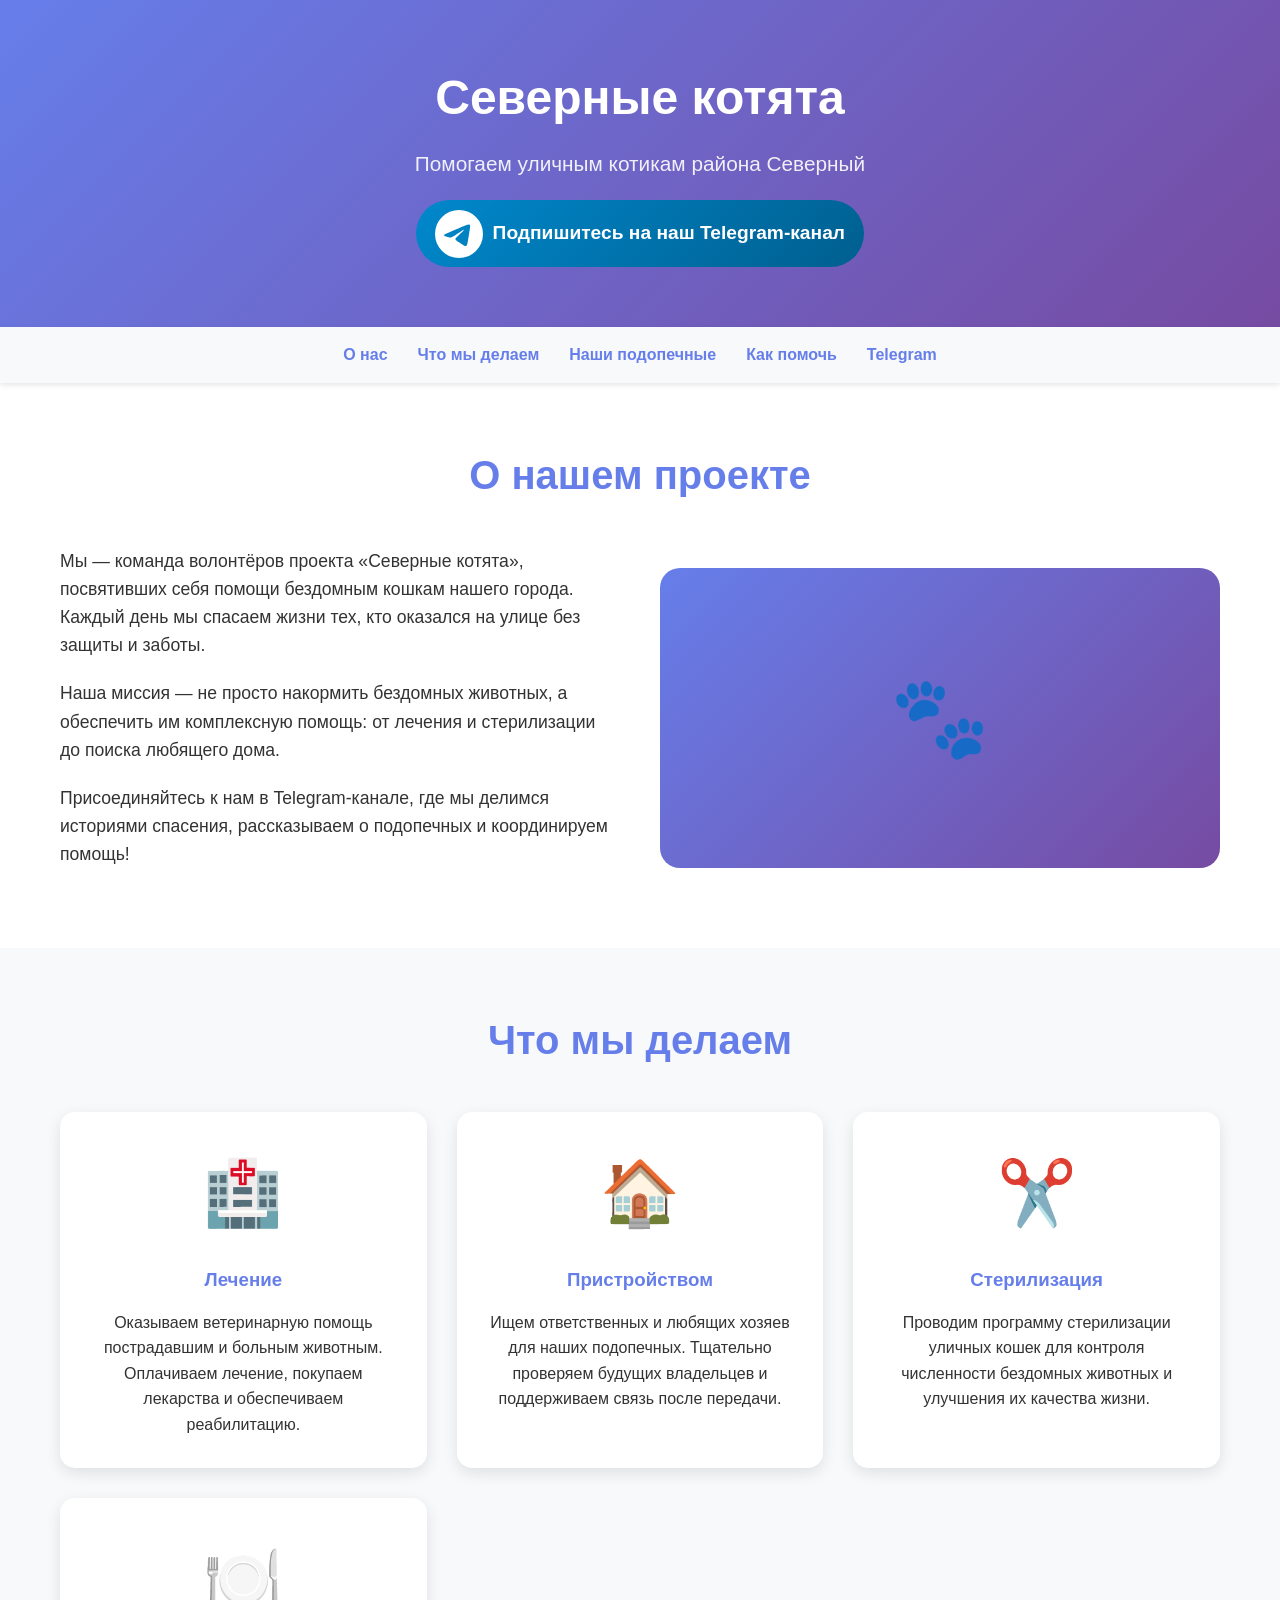
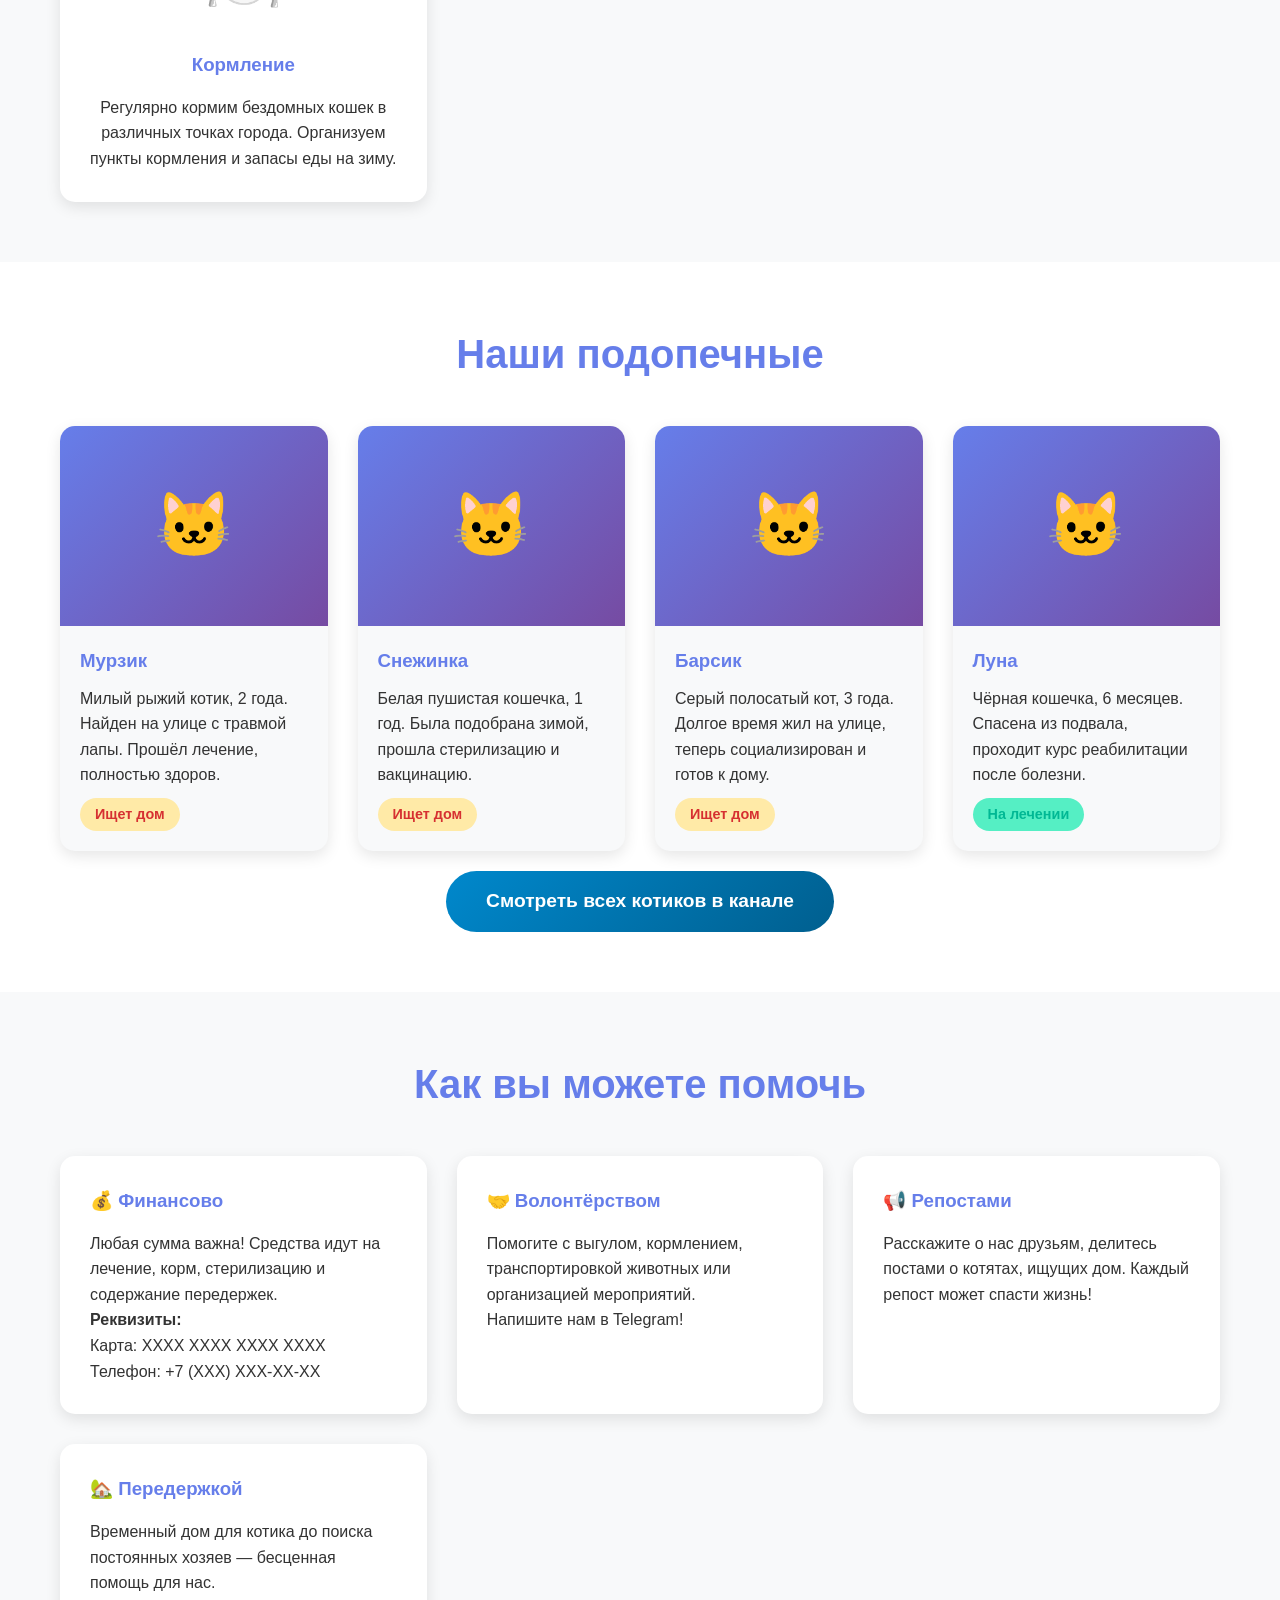
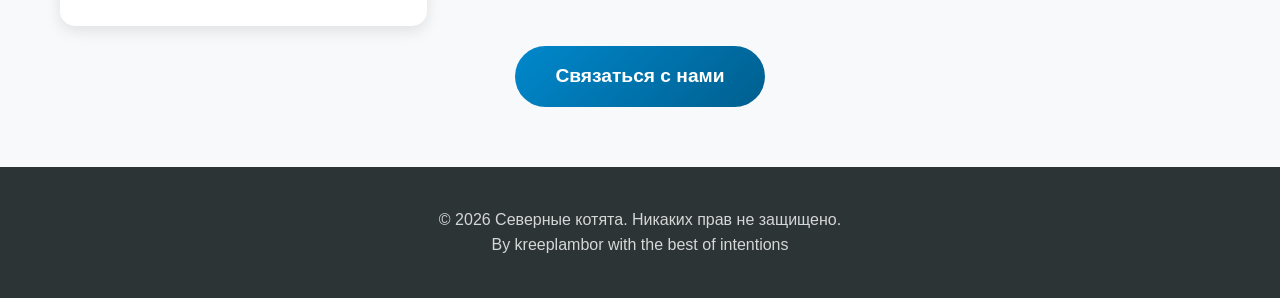
==== index.html @ 3f7c8122 "ну теперь точно" ====
<!DOCTYPE html>
<html lang="ru">
<head>
    <meta charset="UTF-8">
    <meta name="viewport" content="width=device-width, initial-scale=1.0">
    <title>Северные котята - Помощь уличным котикам района Северный</title>
    <style>
        * {
            margin: 0;
            padding: 0;
            box-sizing: border-box;
        }

        body {
            font-family: 'Segoe UI', Tahoma, Geneva, Verdana, sans-serif;
            line-height: 1.6;
            color: #333;
        }

        .container {
            max-width: 1200px;
            margin: 0 auto;
            padding: 0 20px;
        }

        /* Заголовок */
        header {
            background: linear-gradient(135deg, #667eea 0%, #764ba2 100%);
            color: white;
            padding: 60px 0;
            text-align: center;
        }

        header h1 {
            font-size: 3em;
            margin-bottom: 10px;
        }

        header p {
            font-size: 1.3em;
            opacity: 0.9;
        }

        /* Навигация */
        nav {
            background: #f8f9fa;
            padding: 15px 0;
            position: sticky;
            top: 0;
            z-index: 100;
            box-shadow: 0 2px 5px rgba(0,0,0,0.1);
        }

        nav ul {
            list-style: none;
            display: flex;
            justify-content: center;
            gap: 30px;
        }

        nav a {
            text-decoration: none;
            color: #667eea;
            font-weight: 600;
            transition: color 0.3s;
        }

        nav a:hover {
            color: #764ba2;
        }

        /* Секции */
        section {
            padding: 60px 0;
        }

        section h2 {
            text-align: center;
            font-size: 2.5em;
            color: #667eea;
            margin-bottom: 40px;
        }

        /* О нас */
        #about {
            background: white;
        }

        .about-content {
            display: grid;
            grid-template-columns: 1fr 1fr;
            gap: 40px;
            align-items: center;
        }

        .about-text p {
            margin-bottom: 20px;
            font-size: 1.1em;
        }

        .about-image {
            background: linear-gradient(135deg, #667eea 0%, #764ba2 100%);
            height: 300px;
            border-radius: 20px;
            display: flex;
            align-items: center;
            justify-content: center;
            color: white;
            font-size: 5em;
        }

        /* Деятельность */
        #activities {
            background: #f8f9fa;
        }

        .activities-grid {
            display: grid;
            grid-template-columns: repeat(auto-fit, minmax(300px, 1fr));
            gap: 30px;
        }

        .activity-card {
            background: white;
            padding: 30px;
            border-radius: 15px;
            text-align: center;
            box-shadow: 0 5px 15px rgba(0,0,0,0.1);
            transition: transform 0.3s;
        }

        .activity-card:hover {
            transform: translateY(-10px);
        }

        .activity-icon {
            font-size: 4em;
            margin-bottom: 20px;
        }

        .activity-card h3 {
            color: #667eea;
            margin-bottom: 15px;
        }

        /* Коты */
        #cats {
            background: white;
        }

        .cats-grid {
            display: grid;
            grid-template-columns: repeat(auto-fit, minmax(250px, 1fr));
            gap: 30px;
        }

        .cat-card {
            background: #f8f9fa;
            border-radius: 15px;
            overflow: hidden;
            box-shadow: 0 5px 15px rgba(0,0,0,0.1);
        }

        .cat-image {
            height: 200px;
            background: linear-gradient(135deg, #667eea 0%, #764ba2 100%);
            display: flex;
            align-items: center;
            justify-content: center;
            color: white;
            font-size: 4em;
        }

        .cat-info {
            padding: 20px;
        }

        .cat-info h3 {
            color: #667eea;
            margin-bottom: 10px;
        }

        .cat-status {
            display: inline-block;
            padding: 5px 15px;
            border-radius: 20px;
            font-size: 0.9em;
            font-weight: 600;
            margin-top: 10px;
        }

        .status-seeking {
            background: #ffeaa7;
            color: #d63031;
        }

        .status-treated {
            background: #55efc4;
            color: #00b894;
        }

        /* Помощь */
        #help {
            background: #f8f9fa;
        }

        .help-options {
            display: grid;
            grid-template-columns: repeat(auto-fit, minmax(300px, 1fr));
            gap: 30px;
        }

        .help-option {
            background: white;
            padding: 30px;
            border-radius: 15px;
            box-shadow: 0 5px 15px rgba(0,0,0,0.1);
        }

        .help-option h3 {
            color: #667eea;
            margin-bottom: 15px;
            display: flex;
            align-items: center;
            gap: 10px;
        }

        /* Кнопка Telegram */
        .telegram_button {
            display: inline-block;
            background: linear-gradient(135deg, #0088cc 0%, #005f8f 100%);
            color: white;
            padding: 15px 40px;
            border-radius: 50px;
            text-decoration: none;
            font-weight: 600;
            font-size: 1.2em;
            transition: transform 0.3s, box-shadow 0.3s;
            margin-top: 20px;
        }

        .telegram_button:hover {
            transform: translateY(-3px);
            box-shadow: 0 10px 20px rgba(0,136,204,0.3);
        }

        .cta-center {
            text-align: center;
        }

        /* Колонтитул */
        footer {
            background: #2d3436;
            color: white;
            padding: 40px 0;
            text-align: center;
        }

        footer p {
            opacity: 0.8;
        }

        /* Responsive - нужна для мобильных устройств */
        @media (max-width: 768px) {
            header h1 {
                font-size: 2em;
            }

            .about-content {
                grid-template-columns: 1fr;
            }

            nav ul {
                flex-wrap: wrap;
                gap: 15px;
            }
        }
    </style>
</head>
<body>
    <!-- Заголовок -->
    <header>
        <div class="container">
            <h1>Северные котята</h1>
            <p>Помогаем уличным котикам района Северный</p>
            <a href="https://t.me/north_kittens"
                class="telegram_button"
                style="display: inline-flex; align-items: center; gap: 0.5em; padding: 0.5em 1em; line-height: 1.5em;"
                >
                <svg xmlns="http://www.w3.org/2000/svg"
                    width="2.5em" height="2.5em"  
                    fill="currentColor" 
                    class="bi bi-telegram" 
                    viewBox="0 0 16 16"
                    style="flex-shrink: 0; vertical-align: middle;"
                    >
                    <path 
                        d="M16 8A8 8 0 1 1 0 8a8 8 0 0 1 16 0zM8.287 5.906c-.778.324-2.334.994-4.666 2.01-.378.15-.577.298-.595.442-.03.243.275.339.69.47l.175.055c.408.133.958.288 1.243.294.26.006.549-.1.868-.32 2.179-1.471 3.304-2.214 3.374-2.23.05-.012.12-.026.166.016.047.041.042.12.037.141-.03.129-1.227 1.241-1.846 1.817-.193.18-.33.307-.358.336a8.154 8.154 0 0 1-.188.186c-.38.366-.664.64.015 1.088.327.216.589.393.85.571.284.194.568.387.936.629.093.06.183.125.27.187.331.236.63.448.997.414.214-.02.435-.22.547-.82.265-1.417.786-4.486.906-5.751a1.426 1.426 0 0 0-.013-.315.337.337 0 0 0-.114-.217.526.526 0 0 0-.31-.093c-.3.005-.763.166-2.984 1.09z"
                        />
                </svg>
                Подпишитесь на наш Telegram-канал
            </a>
        </div>
    </header>

    <!-- Навигация -->
    <nav>
        <div class="container">
            <ul>
                <li><a href="#about">О нас</a></li>
                <li><a href="#activities">Что мы делаем</a></li>
                <li><a href="#cats">Наши подопечные</a></li>
                <li><a href="#help">Как помочь</a></li>
                <li><a href="https://t.me/north_kittens">Telegram</a></li>
            </ul>
        </div>
    </nav>

    <!-- Секция "О нас" -->
    <section id="about">
        <div class="container">
            <h2>О нашем проекте</h2>
            <div class="about-content">
                <div class="about-text">
                    <p>Мы — команда волонтёров проекта «Северные котята», посвятивших себя помощи бездомным кошкам нашего города. Каждый день мы спасаем жизни тех, кто оказался на улице без защиты и заботы.</p>
                    <p>Наша миссия — не просто накормить бездомных животных, а обеспечить им комплексную помощь: от лечения и стерилизации до поиска любящего дома.</p>
                    <p>Присоединяйтесь к нам в Telegram-канале, где мы делимся историями спасения, рассказываем о подопечных и координируем помощь!</p>
                </div>
                <div class="about-image">
                    🐾
                </div>
            </div>
        </div>
    </section>

    <!-- Секция "Что мы делаем" -->
    <section id="activities">
        <div class="container">
            <h2>Что мы делаем</h2>
            <div class="activities-grid">
                <div class="activity-card">
                    <div class="activity-icon">🏥</div>
                    <h3>Лечение</h3>
                    <p>Оказываем ветеринарную помощь пострадавшим и больным животным. Оплачиваем лечение, покупаем лекарства и обеспечиваем реабилитацию.</p>
                </div>
                <div class="activity-card">
                    <div class="activity-icon">🏠</div>
                    <h3>Пристройством</h3>
                    <p>Ищем ответственных и любящих хозяев для наших подопечных. Тщательно проверяем будущих владельцев и поддерживаем связь после передачи.</p>
                </div>
                <div class="activity-card">
                    <div class="activity-icon">✂️</div>
                    <h3>Стерилизация</h3>
                    <p>Проводим программу стерилизации уличных кошек для контроля численности бездомных животных и улучшения их качества жизни.</p>
                </div>
                <div class="activity-card">
                    <div class="activity-icon">🍽️</div>
                    <h3>Кормление</h3>
                    <p>Регулярно кормим бездомных кошек в различных точках города. Организуем пункты кормления и запасы еды на зиму.</p>
                </div>
            </div>
        </div>
    </section>

    <!-- Секция "Наши подопечные" -->
    <section id="cats">
        <div class="container">
            <h2>Наши подопечные</h2>
            <div class="cats-grid">
                <div class="cat-card">
                    <div class="cat-image">🐱</div>
                    <div class="cat-info">
                        <h3>Мурзик</h3>
                        <p>Милый рыжий котик, 2 года. Найден на улице с травмой лапы. Прошёл лечение, полностью здоров.</p>
                        <span class="cat-status status-seeking">Ищет дом</span>
                    </div>
                </div>
                <div class="cat-card">
                    <div class="cat-image">🐱</div>
                    <div class="cat-info">
                        <h3>Снежинка</h3>
                        <p>Белая пушистая кошечка, 1 год. Была подобрана зимой, прошла стерилизацию и вакцинацию.</p>
                        <span class="cat-status status-seeking">Ищет дом</span>
                    </div>
                </div>
                <div class="cat-card">
                    <div class="cat-image">🐱</div>
                    <div class="cat-info">
                        <h3>Барсик</h3>
                        <p>Серый полосатый кот, 3 года. Долгое время жил на улице, теперь социализирован и готов к дому.</p>
                        <span class="cat-status status-seeking">Ищет дом</span>
                    </div>
                </div>
                <div class="cat-card">
                    <div class="cat-image">🐱</div>
                    <div class="cat-info">
                        <h3>Луна</h3>
                        <p>Чёрная кошечка, 6 месяцев. Спасена из подвала, проходит курс реабилитации после болезни.</p>
                        <span class="cat-status status-treated">На лечении</span>
                    </div>
                </div>
            </div>
            <div class="cta-center">
                <a href="https://t.me/north_kittens" class="telegram_button">Смотреть всех котиков в канале</a>
            </div>
        </div>
    </section>

    <!-- Секция помощи -->
    <section id="help">
        <div class="container">
            <h2>Как вы можете помочь</h2>
            <div class="help-options">
                <div class="help-option">
                    <h3>💰 Финансово</h3>
                    <p>Любая сумма важна! Средства идут на лечение, корм, стерилизацию и содержание передержек.</p>
                    <p><strong>Реквизиты:</strong><br>Карта: XXXX XXXX XXXX XXXX<br>Телефон: +7 (XXX) XXX-XX-XX</p>
                </div>
                <div class="help-option">
                    <h3>🤝 Волонтёрством</h3>
                    <p>Помогите с выгулом, кормлением, транспортировкой животных или организацией мероприятий.</p>
                    <p>Напишите нам в Telegram!</p>
                </div>
                <div class="help-option">
                    <h3>📢 Репостами</h3>
                    <p>Расскажите о нас друзьям, делитесь постами о котятах, ищущих дом. Каждый репост может спасти жизнь!</p>
                </div>
                <div class="help-option">
                    <h3>🏡 Передержкой</h3>
                    <p>Временный дом для котика до поиска постоянных хозяев — бесценная помощь для нас.</p>
                </div>
            </div>
            <div class="cta-center">
                <a href="https://t.me/north_kittens" class="telegram_button">Связаться с нами</a>
            </div>
        </div>
    </section>

    <!-- Колонтитул -->
    <footer>
        <div class="container">
            <p>© 2026 Северные котята. Никаких прав не защищено.</p>
            <p>By kreeplambor with the best of intentions</p>
        </div>
    </footer>
</body>
</html>
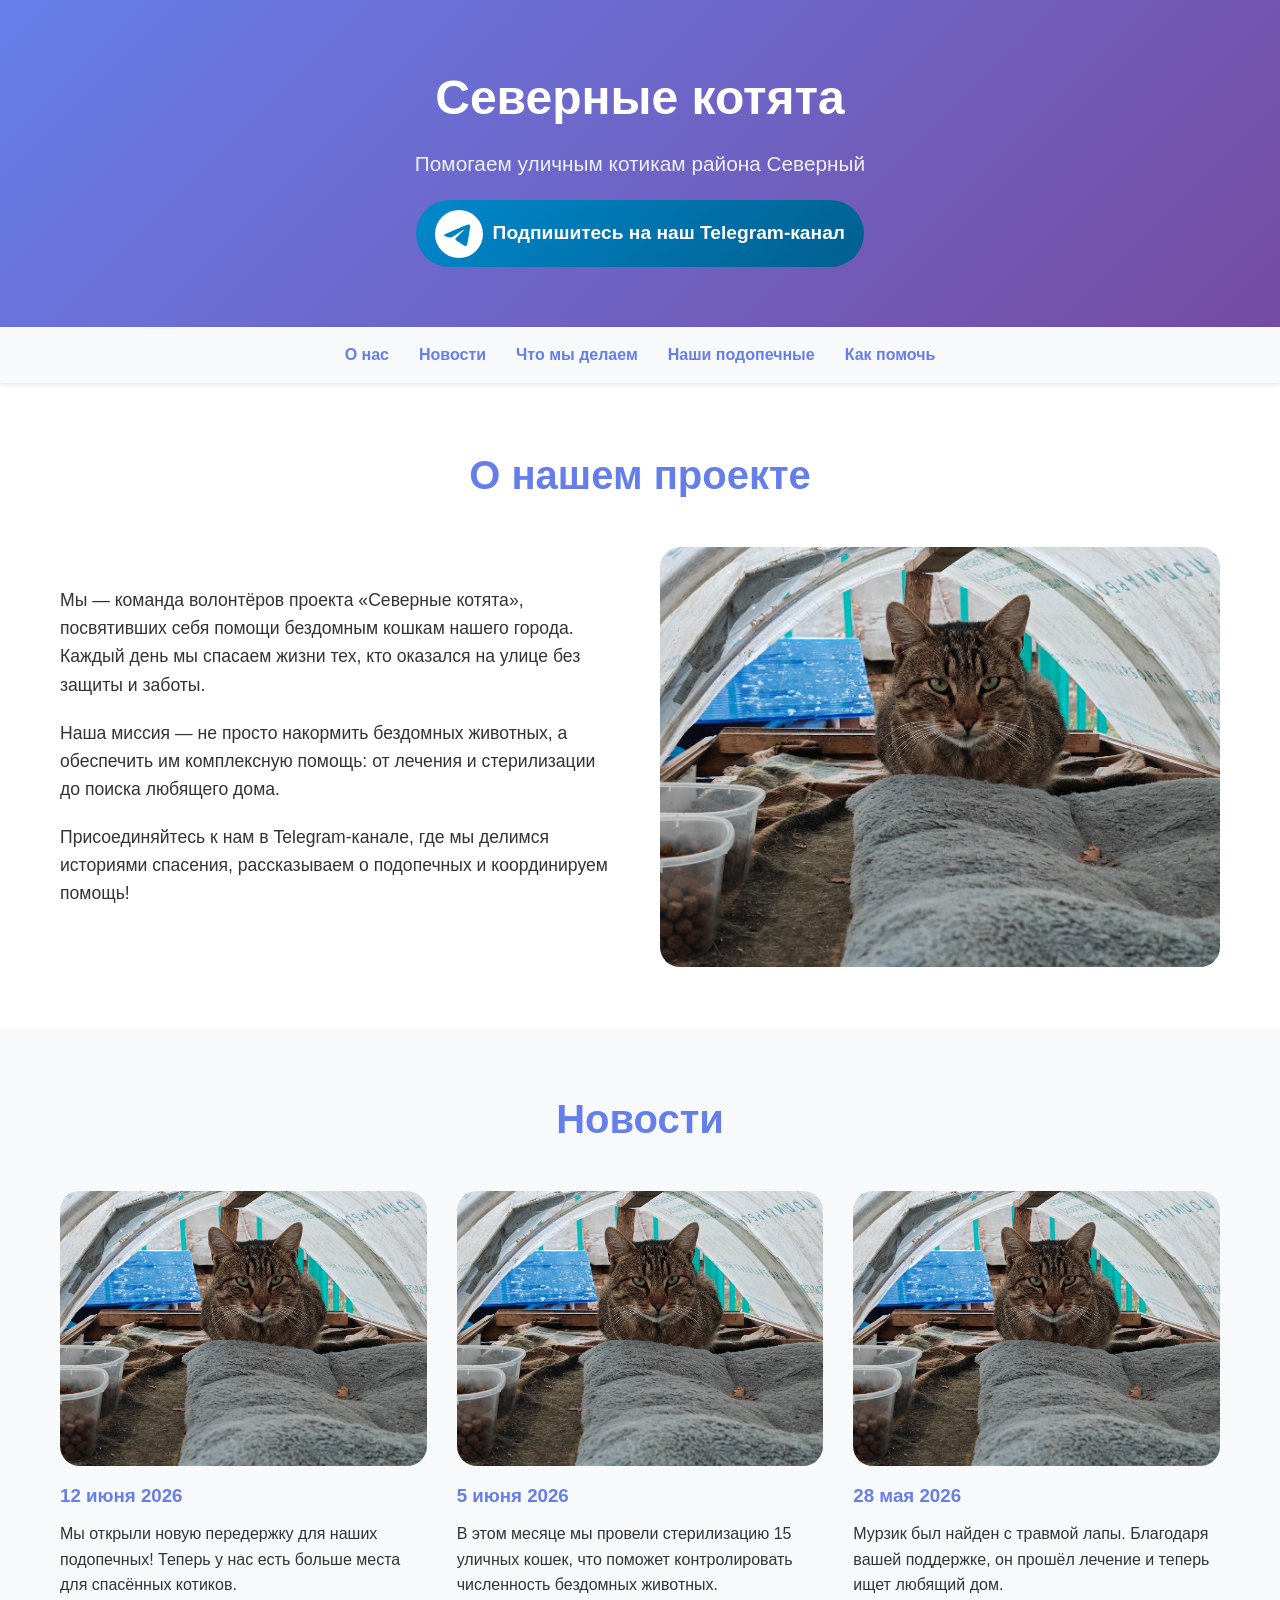
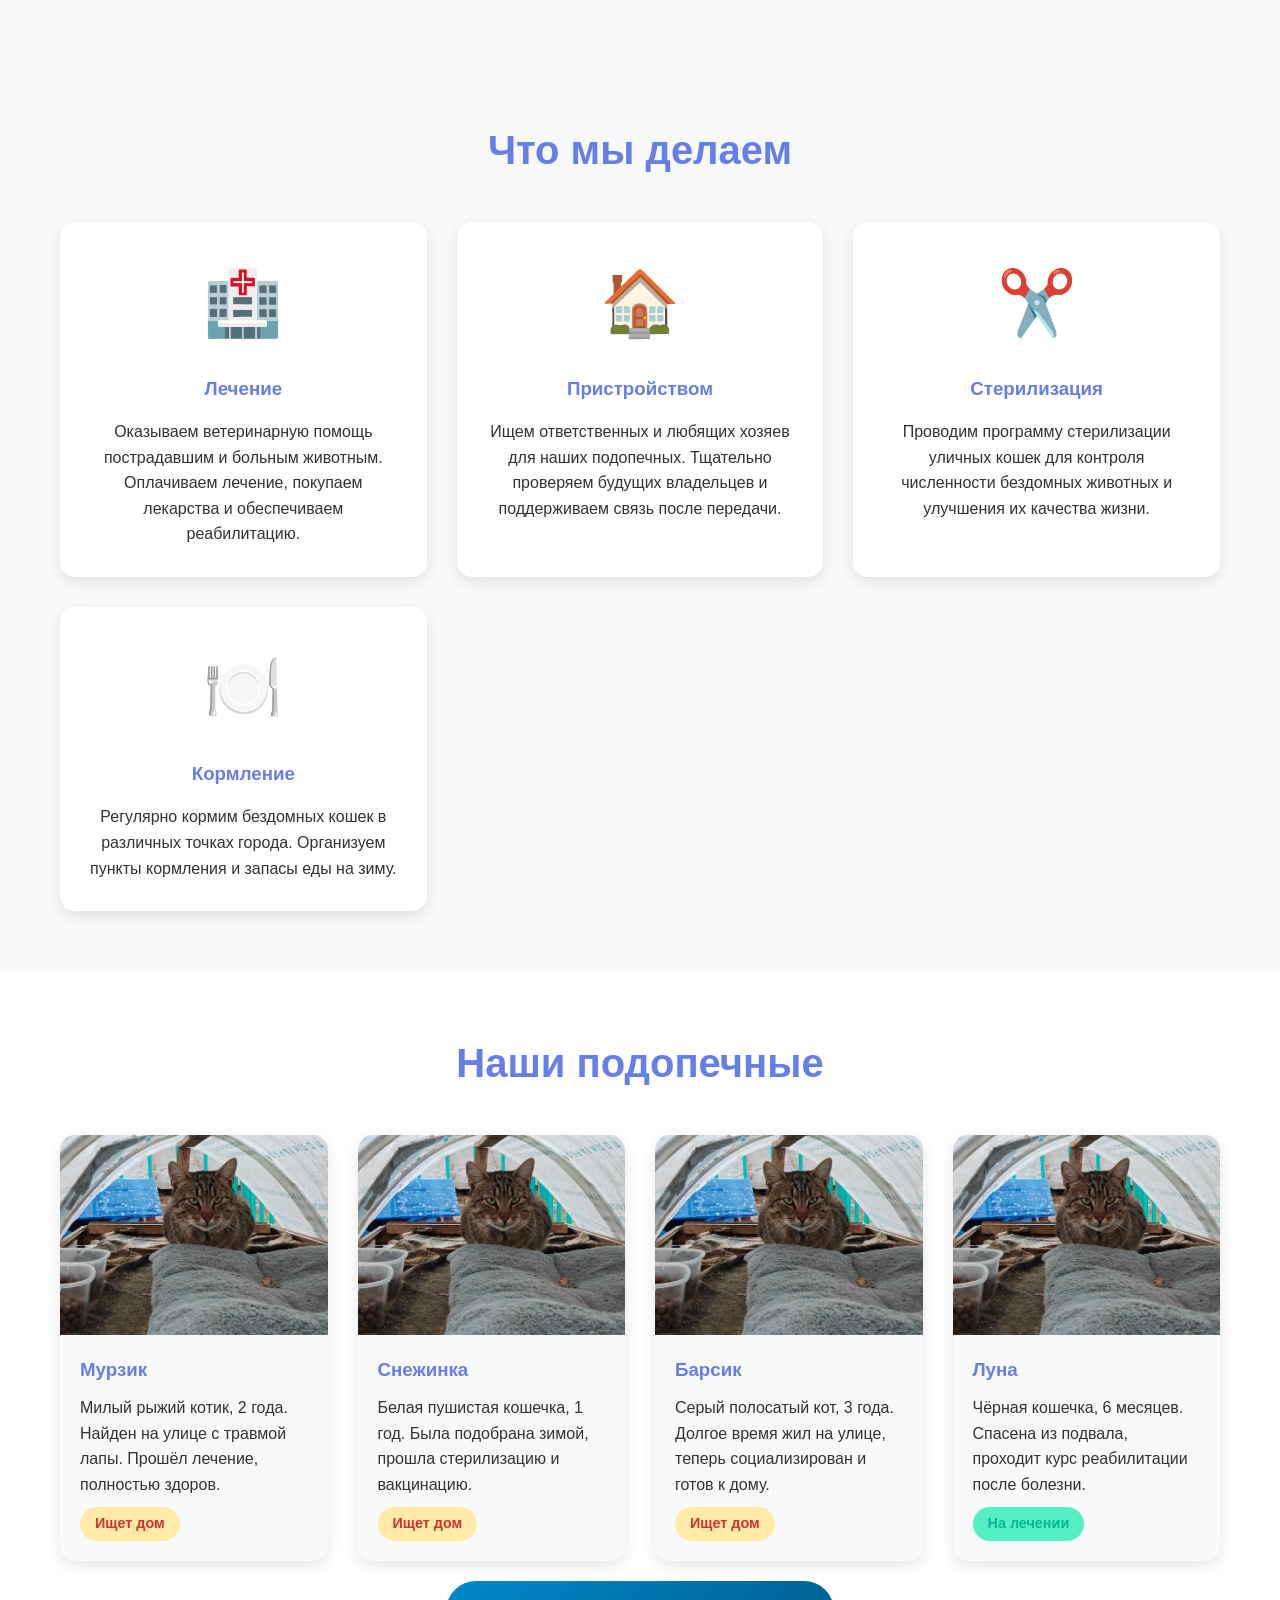
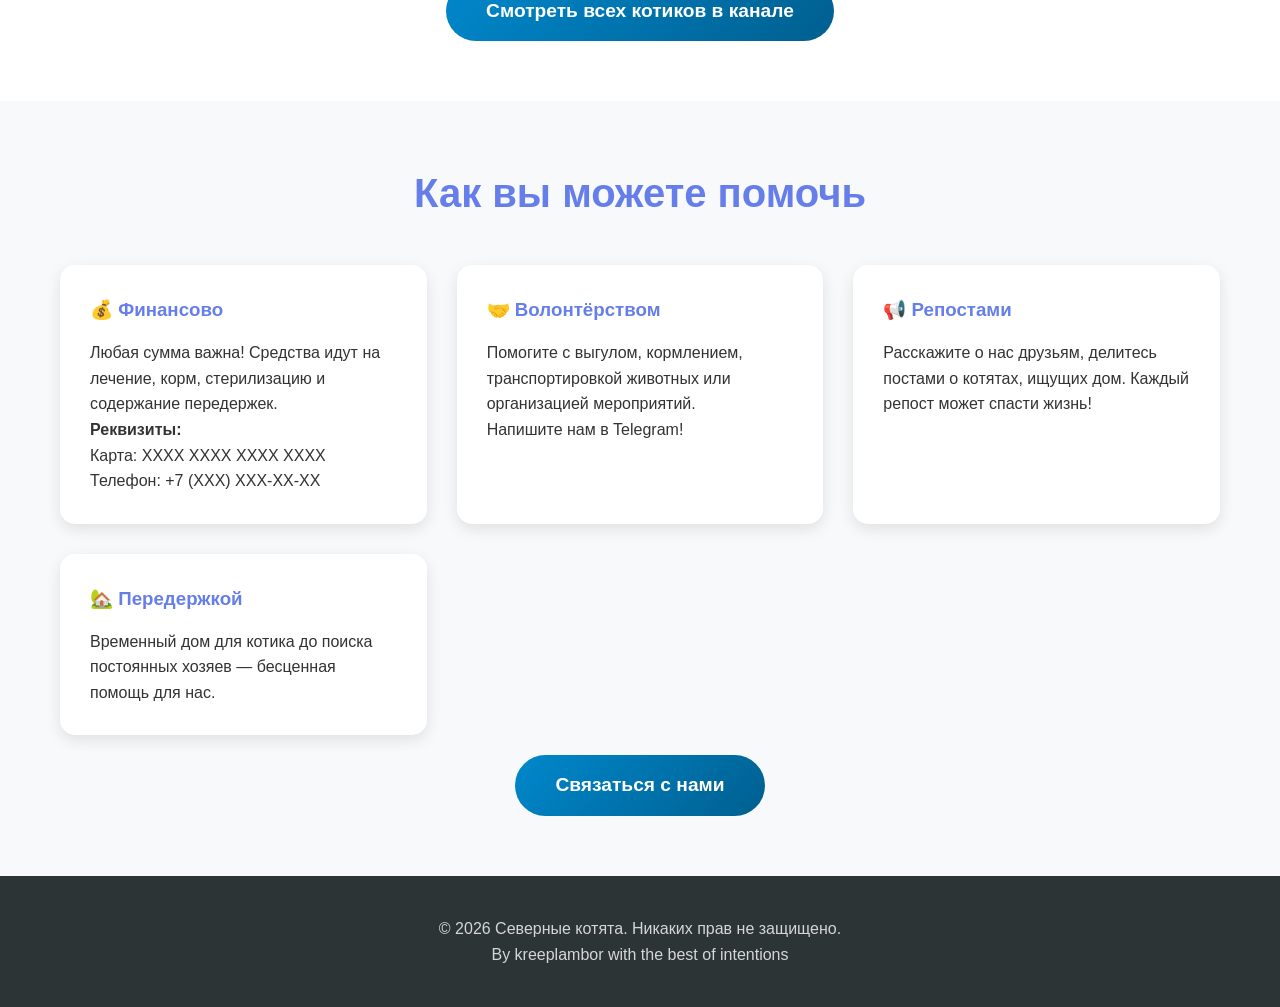
==== commit 372c7a90: "Раздел "Новости" и картинки Добавлен раздел "Новости", который будет содержать 3 последних записи из" ====
--- a/index.html
+++ b/index.html
@@ -4,278 +4,8 @@
     <meta charset="UTF-8">
     <meta name="viewport" content="width=device-width, initial-scale=1.0">
     <title>Северные котята - Помощь уличным котикам района Северный</title>
-    <style>
-        * {
-            margin: 0;
-            padding: 0;
-            box-sizing: border-box;
-        }
-
-        body {
-            font-family: 'Segoe UI', Tahoma, Geneva, Verdana, sans-serif;
-            line-height: 1.6;
-            color: #333;
-        }
-
-        .container {
-            max-width: 1200px;
-            margin: 0 auto;
-            padding: 0 20px;
-        }
-
-        /* Заголовок */
-        header {
-            background: linear-gradient(135deg, #667eea 0%, #764ba2 100%);
-            color: white;
-            padding: 60px 0;
-            text-align: center;
-        }
-
-        header h1 {
-            font-size: 3em;
-            margin-bottom: 10px;
-        }
-
-        header p {
-            font-size: 1.3em;
-            opacity: 0.9;
-        }
-
-        /* Навигация */
-        nav {
-            background: #f8f9fa;
-            padding: 15px 0;
-            position: sticky;
-            top: 0;
-            z-index: 100;
-            box-shadow: 0 2px 5px rgba(0,0,0,0.1);
-        }
-
-        nav ul {
-            list-style: none;
-            display: flex;
-            justify-content: center;
-            gap: 30px;
-        }
-
-        nav a {
-            text-decoration: none;
-            color: #667eea;
-            font-weight: 600;
-            transition: color 0.3s;
-        }
-
-        nav a:hover {
-            color: #764ba2;
-        }
-
-        /* Секции */
-        section {
-            padding: 60px 0;
-        }
-
-        section h2 {
-            text-align: center;
-            font-size: 2.5em;
-            color: #667eea;
-            margin-bottom: 40px;
-        }
-
-        /* О нас */
-        #about {
-            background: white;
-        }
-
-        .about-content {
-            display: grid;
-            grid-template-columns: 1fr 1fr;
-            gap: 40px;
-            align-items: center;
-        }
-
-        .about-text p {
-            margin-bottom: 20px;
-            font-size: 1.1em;
-        }
-
-        .about-image {
-            background: linear-gradient(135deg, #667eea 0%, #764ba2 100%);
-            height: 300px;
-            border-radius: 20px;
-            display: flex;
-            align-items: center;
-            justify-content: center;
-            color: white;
-            font-size: 5em;
-        }
-
-        /* Деятельность */
-        #activities {
-            background: #f8f9fa;
-        }
-
-        .activities-grid {
-            display: grid;
-            grid-template-columns: repeat(auto-fit, minmax(300px, 1fr));
-            gap: 30px;
-        }
-
-        .activity-card {
-            background: white;
-            padding: 30px;
-            border-radius: 15px;
-            text-align: center;
-            box-shadow: 0 5px 15px rgba(0,0,0,0.1);
-            transition: transform 0.3s;
-        }
-
-        .activity-card:hover {
-            transform: translateY(-10px);
-        }
-
-        .activity-icon {
-            font-size: 4em;
-            margin-bottom: 20px;
-        }
-
-        .activity-card h3 {
-            color: #667eea;
-            margin-bottom: 15px;
-        }
-
-        /* Коты */
-        #cats {
-            background: white;
-        }
-
-        .cats-grid {
-            display: grid;
-            grid-template-columns: repeat(auto-fit, minmax(250px, 1fr));
-            gap: 30px;
-        }
-
-        .cat-card {
-            background: #f8f9fa;
-            border-radius: 15px;
-            overflow: hidden;
-            box-shadow: 0 5px 15px rgba(0,0,0,0.1);
-        }
-
-        .cat-image {
-            height: 200px;
-            background: linear-gradient(135deg, #667eea 0%, #764ba2 100%);
-            display: flex;
-            align-items: center;
-            justify-content: center;
-            color: white;
-            font-size: 4em;
-        }
-
-        .cat-info {
-            padding: 20px;
-        }
-
-        .cat-info h3 {
-            color: #667eea;
-            margin-bottom: 10px;
-        }
-
-        .cat-status {
-            display: inline-block;
-            padding: 5px 15px;
-            border-radius: 20px;
-            font-size: 0.9em;
-            font-weight: 600;
-            margin-top: 10px;
-        }
-
-        .status-seeking {
-            background: #ffeaa7;
-            color: #d63031;
-        }
-
-        .status-treated {
-            background: #55efc4;
-            color: #00b894;
-        }
-
-        /* Помощь */
-        #help {
-            background: #f8f9fa;
-        }
-
-        .help-options {
-            display: grid;
-            grid-template-columns: repeat(auto-fit, minmax(300px, 1fr));
-            gap: 30px;
-        }
-
-        .help-option {
-            background: white;
-            padding: 30px;
-            border-radius: 15px;
-            box-shadow: 0 5px 15px rgba(0,0,0,0.1);
-        }
-
-        .help-option h3 {
-            color: #667eea;
-            margin-bottom: 15px;
-            display: flex;
-            align-items: center;
-            gap: 10px;
-        }
-
-        /* Кнопка Telegram */
-        .telegram_button {
-            display: inline-block;
-            background: linear-gradient(135deg, #0088cc 0%, #005f8f 100%);
-            color: white;
-            padding: 15px 40px;
-            border-radius: 50px;
-            text-decoration: none;
-            font-weight: 600;
-            font-size: 1.2em;
-            transition: transform 0.3s, box-shadow 0.3s;
-            margin-top: 20px;
-        }
-
-        .telegram_button:hover {
-            transform: translateY(-3px);
-            box-shadow: 0 10px 20px rgba(0,136,204,0.3);
-        }
-
-        .cta-center {
-            text-align: center;
-        }
-
-        /* Колонтитул */
-        footer {
-            background: #2d3436;
-            color: white;
-            padding: 40px 0;
-            text-align: center;
-        }
-
-        footer p {
-            opacity: 0.8;
-        }
-
-        /* Responsive - нужна для мобильных устройств */
-        @media (max-width: 768px) {
-            header h1 {
-                font-size: 2em;
-            }
-
-            .about-content {
-                grid-template-columns: 1fr;
-            }
-
-            nav ul {
-                flex-wrap: wrap;
-                gap: 15px;
-            }
-        }
-    </style>
+    <link rel="stylesheet" href="styles.css">
+    <script src="image_carousel _script.js" defer></script>
 </head>
 <body>
     <!-- Заголовок -->
@@ -308,10 +38,10 @@
         <div class="container">
             <ul>
                 <li><a href="#about">О нас</a></li>
+                <li><a href="#news">Новости</a></li>
                 <li><a href="#activities">Что мы делаем</a></li>
                 <li><a href="#cats">Наши подопечные</a></li>
                 <li><a href="#help">Как помочь</a></li>
-                <li><a href="https://t.me/north_kittens">Telegram</a></li>
             </ul>
         </div>
     </nav>
@@ -327,12 +57,49 @@
                     <p>Присоединяйтесь к нам в Telegram-канале, где мы делимся историями спасения, рассказываем о подопечных и координируем помощь!</p>
                 </div>
                 <div class="about-image">
-                    🐾
-                </div>
-            </div>
-        </div>
-    </section>
-
+                    <img src="Test_image1.jpg" alt="Test image">
+                </div>
+            </div>
+        </div>
+    </section>
+
+    <!-- Секция "Новости" -->
+    <section id="news">
+        <div class="container">
+            <h2>Новости</h2>
+            <div class="news-grid">
+                <div class="news-item">
+                    <div class="news-image-carousel">
+                        <img class="is-active" src="Test_image1.jpg" alt="Фотография из новости">
+                        <img src="Test_image2.jpg" alt="Ещё одна фотография из новости" aria-hidden="true">
+                        <img src="Test_image3.jpg" alt="Третья фотография из новости" aria-hidden="true">
+                        <button class="carousel-toggle carousel-toggle--previous" type="button" aria-label="Показать предыдущее фото">←</button>
+                        <button class="carousel-toggle carousel-toggle--next" type="button" aria-label="Показать следующее фото">→</button>
+                    </div>
+                    <h3>12 июня 2026</h3>
+                    <p>Мы открыли новую передержку для наших подопечных! Теперь у нас есть больше места для спасённых котиков.</p>
+                </div>
+                <div class="news-item">
+                    <div class="news-image-carousel">
+                        <img class="is-active" src="Test_image1.jpg" alt="Фотография из новости">
+                        <img src="Test_image2.jpg" alt="Ещё одна фотография из новости" aria-hidden="true">
+                        <img src="Test_image3.jpg" alt="Третья фотография из новости" aria-hidden="true">
+                        <button class="carousel-toggle carousel-toggle--previous" type="button" aria-label="Показать предыдущее фото">←</button>
+                        <button class="carousel-toggle carousel-toggle--next" type="button" aria-label="Показать следующее фото">→</button>
+                    </div>
+                    <h3>5 июня 2026</h3>
+                    <p>В этом месяце мы провели стерилизацию 15 уличных кошек, что поможет контролировать численность бездомных животных.</p>
+                </div>
+                <div class="news-item">
+                    <div class="news-image-carousel">
+                        <img class="is-active" src="Test_image1.jpg" alt="Фотография из новости">
+                    </div>
+                    <h3>28 мая 2026</h3>
+                    <p>Мурзик был найден с травмой лапы. Благодаря вашей поддержке, он прошёл лечение и теперь ищет любящий дом.</p>
+                </div>
+            </div>
+        </div>
+    </section>
     <!-- Секция "Что мы делаем" -->
     <section id="activities">
         <div class="container">
@@ -368,7 +135,7 @@
             <h2>Наши подопечные</h2>
             <div class="cats-grid">
                 <div class="cat-card">
-                    <div class="cat-image">🐱</div>
+                    <div class="cat-image"><img src="Test_image1.jpg" alt="Мурзик"></div>
                     <div class="cat-info">
                         <h3>Мурзик</h3>
                         <p>Милый рыжий котик, 2 года. Найден на улице с травмой лапы. Прошёл лечение, полностью здоров.</p>
@@ -376,7 +143,7 @@
                     </div>
                 </div>
                 <div class="cat-card">
-                    <div class="cat-image">🐱</div>
+                    <div class="cat-image"><img src="Test_image1.jpg" alt="Снежинка"></div>
                     <div class="cat-info">
                         <h3>Снежинка</h3>
                         <p>Белая пушистая кошечка, 1 год. Была подобрана зимой, прошла стерилизацию и вакцинацию.</p>
@@ -384,7 +151,7 @@
                     </div>
                 </div>
                 <div class="cat-card">
-                    <div class="cat-image">🐱</div>
+                    <div class="cat-image"><img src="Test_image1.jpg" alt="Барсик"></div>
                     <div class="cat-info">
                         <h3>Барсик</h3>
                         <p>Серый полосатый кот, 3 года. Долгое время жил на улице, теперь социализирован и готов к дому.</p>
@@ -392,7 +159,7 @@
                     </div>
                 </div>
                 <div class="cat-card">
-                    <div class="cat-image">🐱</div>
+                    <div class="cat-image"><img src="Test_image1.jpg" alt="Луна"></div>
                     <div class="cat-info">
                         <h3>Луна</h3>
                         <p>Чёрная кошечка, 6 месяцев. Спасена из подвала, проходит курс реабилитации после болезни.</p>
--- a/styles.css
+++ b/styles.css
@@ -0,0 +1,341 @@
+* {
+    margin: 0;
+    padding: 0;
+    box-sizing: border-box;
+}
+
+body {
+    font-family: 'Segoe UI', Tahoma, Geneva, Verdana, sans-serif;
+    line-height: 1.6;
+    color: #333;
+}
+
+.container {
+    max-width: 1200px;
+    margin: 0 auto;
+    padding: 0 20px;
+}
+
+/* Заголовок */
+header {
+    background: linear-gradient(135deg, #667eea 0%, #764ba2 100%);
+    color: white;
+    padding: 60px 0;
+    text-align: center;
+}
+
+header h1 {
+    font-size: 3em;
+    margin-bottom: 10px;
+}
+
+header p {
+    font-size: 1.3em;
+    opacity: 0.9;
+}
+
+/* Навигация */
+nav {
+    background: #f8f9fa;
+    padding: 15px 0;
+    position: sticky;
+    top: 0;
+    z-index: 100;
+    box-shadow: 0 2px 5px rgba(0,0,0,0.1);
+}
+
+nav ul {
+    list-style: none;
+    display: flex;
+    justify-content: center;
+    gap: 30px;
+}
+
+nav a {
+    text-decoration: none;
+    color: #667eea;
+    font-weight: 600;
+    transition: color 0.3s;
+}
+
+nav a:hover {
+    color: #764ba2;
+}
+
+/* Секции */
+section {
+    padding: 60px 0;
+}
+
+section h2 {
+    text-align: center;
+    font-size: 2.5em;
+    color: #667eea;
+    margin-bottom: 40px;
+}
+
+/* О нас */
+#about {
+    background: white;
+}
+
+.about-content {
+    display: grid;
+    gap: 40px;
+    align-items: center;
+        grid-template-columns: minmax(0, 1fr) minmax(0, 1fr);
+}
+
+.about-text p {
+    margin-bottom: 20px;
+    font-size: 1.1em;
+}
+
+.about-image img {
+    display: block;
+    max-width: 100%;
+    max-height: 100%;
+    width: auto;
+    height: auto;
+    object-fit: contain;
+    border-radius: 20px;
+}
+
+/* Новости */
+#news {
+    background: #f8f9fa;
+}
+
+.news-grid {
+    display: grid;
+    grid-template-columns: repeat(auto-fit, minmax(300px, 1fr));
+    gap: 30px;
+}
+
+.news-item h3 {
+    color: #667eea;
+    margin-bottom: 10px;
+}
+
+.news-image-carousel {
+    position: relative;
+    width: 100%;
+    margin-bottom: 15px;
+    touch-action: pan-y;
+}
+
+.news-image-carousel img {
+    display: none;
+    width: 100%;
+    height: auto;
+    border-radius: 20px;
+}
+
+.news-image-carousel img.is-active {
+    display: block;
+}
+
+.carousel-toggle {
+    position: absolute;
+    top: 50%;
+    right: 12px;
+    display: grid;
+    width: 40px;
+    height: 40px;
+    place-items: center;
+    border: 0;
+    border-radius: 50%;
+    background: rgba(0, 0, 0, 0.6);
+    color: white;
+    font-size: 1.5rem;
+    cursor: pointer;
+    opacity: 0;
+    pointer-events: none;
+    transform: translateY(-50%);
+    transition: opacity 0.2s;
+}
+
+.carousel-toggle--previous {
+    right: auto;
+    left: 12px;
+}
+
+.news-image-carousel:hover .carousel-toggle,
+.news-image-carousel:focus-within .carousel-toggle {
+    opacity: 1;
+    pointer-events: auto;
+}
+
+/* Деятельность */
+#activities {
+    background: #f8f9fa;
+}
+
+.activities-grid {
+    display: grid;
+    grid-template-columns: repeat(auto-fit, minmax(300px, 1fr));
+    gap: 30px;
+}
+
+.activity-card {
+    background: white;
+    padding: 30px;
+    border-radius: 15px;
+    text-align: center;
+    box-shadow: 0 5px 15px rgba(0,0,0,0.1);
+    transition: transform 0.3s;
+}
+
+.activity-card:hover {
+    transform: translateY(-10px);
+}
+
+.activity-icon {
+    font-size: 4em;
+    margin-bottom: 20px;
+}
+
+.activity-card h3 {
+    color: #667eea;
+    margin-bottom: 15px;
+}
+
+/* Коты */
+#cats {
+    background: white;
+}
+
+.cats-grid {
+    display: grid;
+    grid-template-columns: repeat(auto-fit, minmax(250px, 1fr));
+    gap: 30px;
+}
+
+.cat-card {
+    background: #f8f9fa;
+    border-radius: 15px;
+    overflow: hidden;
+    box-shadow: 0 5px 15px rgba(0,0,0,0.1);
+}
+
+.cat-image {
+    height: 200px;
+    background: linear-gradient(135deg, #667eea 0%, #764ba2 100%);
+    display: flex;
+    align-items: center;
+    justify-content: center;
+    color: white;
+    font-size: 4em;
+}
+
+.cat-image img {
+    display: block;
+    width: 100%;
+    height: 100%;
+    object-fit: cover;
+}
+
+.cat-info {
+    padding: 20px;
+}
+
+.cat-info h3 {
+    color: #667eea;
+    margin-bottom: 10px;
+}
+
+.cat-status {
+    display: inline-block;
+    padding: 5px 15px;
+    border-radius: 20px;
+    font-size: 0.9em;
+    font-weight: 600;
+    margin-top: 10px;
+}
+
+.status-seeking {
+    background: #ffeaa7;
+    color: #d63031;
+}
+
+.status-treated {
+    background: #55efc4;
+    color: #00b894;
+}
+
+/* Помощь */
+#help {
+    background: #f8f9fa;
+}
+
+.help-options {
+    display: grid;
+    grid-template-columns: repeat(auto-fit, minmax(300px, 1fr));
+    gap: 30px;
+}
+
+.help-option {
+    background: white;
+    padding: 30px;
+    border-radius: 15px;
+    box-shadow: 0 5px 15px rgba(0,0,0,0.1);
+}
+
+.help-option h3 {
+    color: #667eea;
+    margin-bottom: 15px;
+    display: flex;
+    align-items: center;
+    gap: 10px;
+}
+
+/* Кнопка Telegram */
+.telegram_button {
+    display: inline-block;
+    background: linear-gradient(135deg, #0088cc 0%, #005f8f 100%);
+    color: white;
+    padding: 15px 40px;
+    border-radius: 50px;
+    text-decoration: none;
+    font-weight: 600;
+    font-size: 1.2em;
+    transition: transform 0.3s, box-shadow 0.3s;
+    margin-top: 20px;
+}
+
+.telegram_button:hover {
+    transform: translateY(-3px);
+    box-shadow: 0 10px 20px rgba(0,136,204,0.3);
+}
+
+.cta-center {
+    text-align: center;
+}
+
+/* Колонтитул */
+footer {
+    background: #2d3436;
+    color: white;
+    padding: 40px 0;
+    text-align: center;
+}
+
+footer p {
+    opacity: 0.8;
+}
+
+/* Responsive - нужна для мобильных устройств */
+@media (max-width: 768px) {
+    header h1 {
+        font-size: 2em;
+    }
+
+    .about-content {
+        grid-template-columns: 1fr;
+    }
+
+    nav ul {
+        flex-wrap: wrap;
+        gap: 15px;
+    }
+}
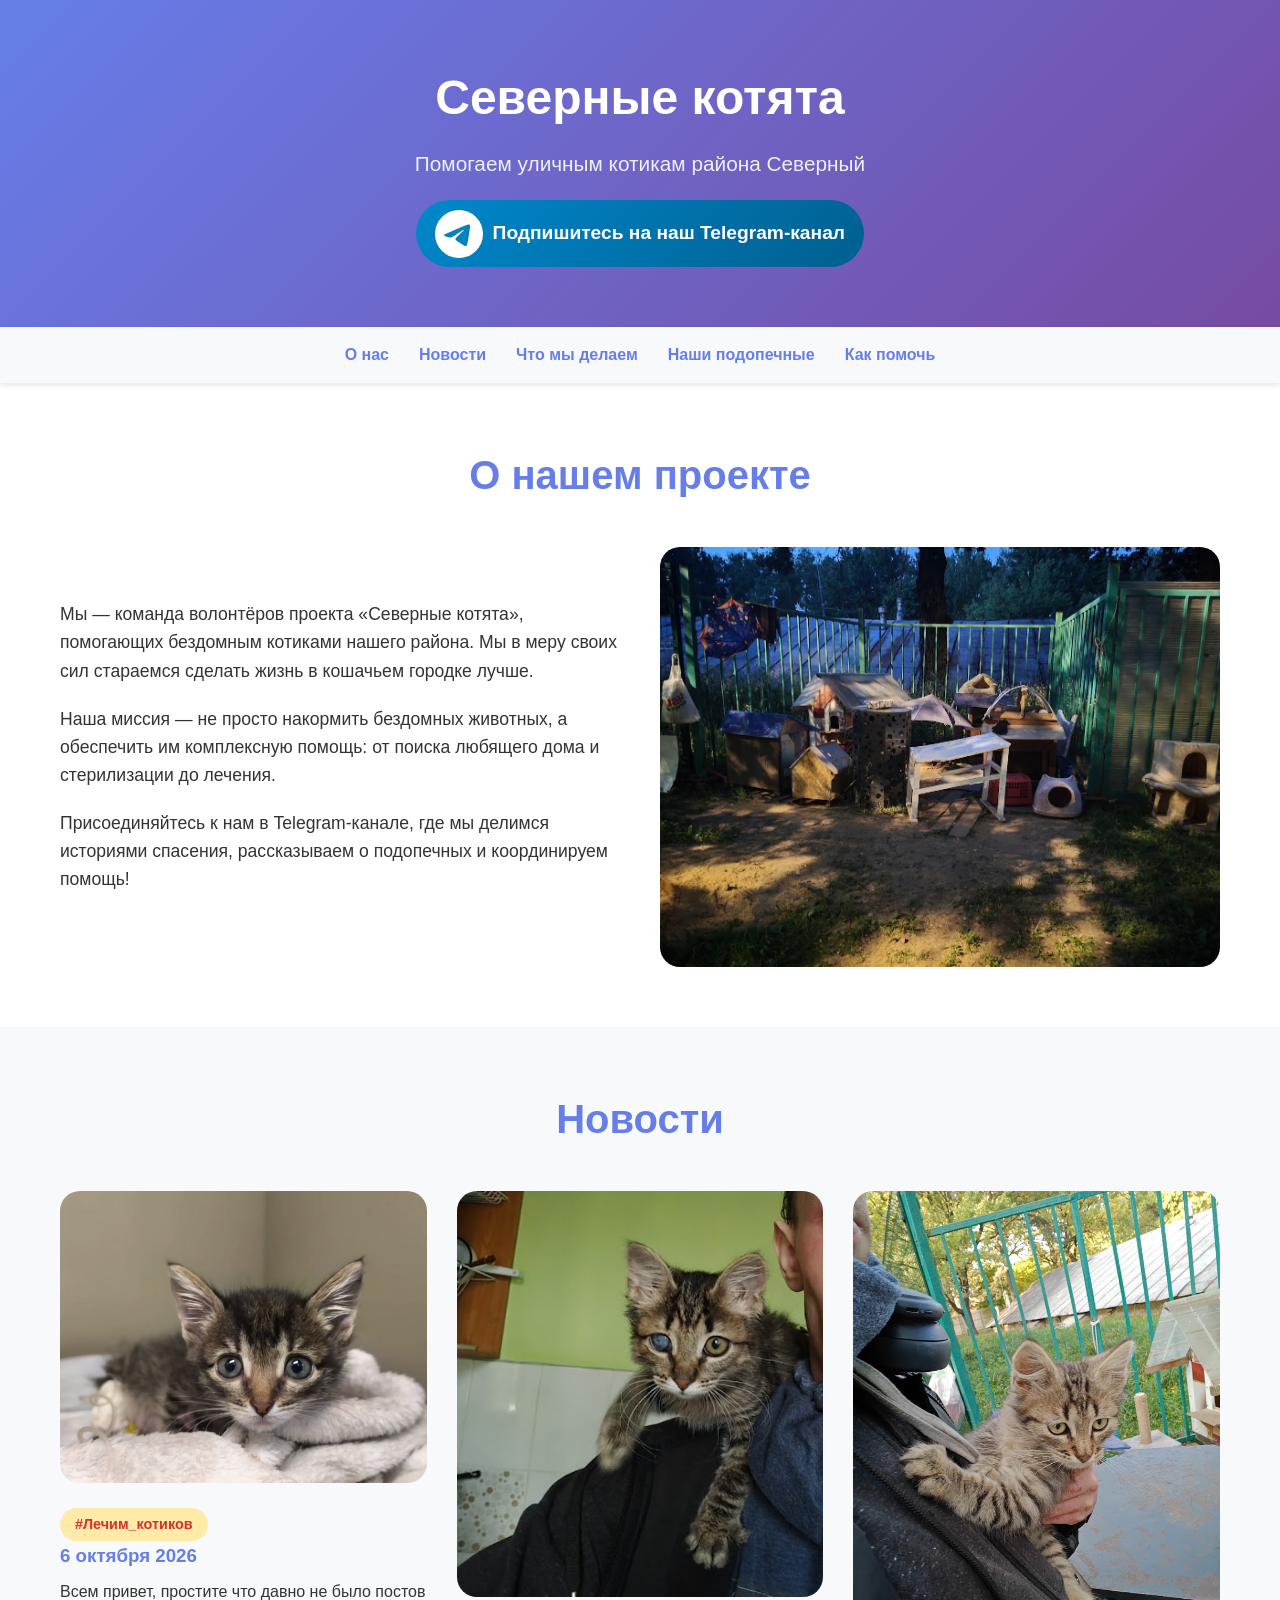
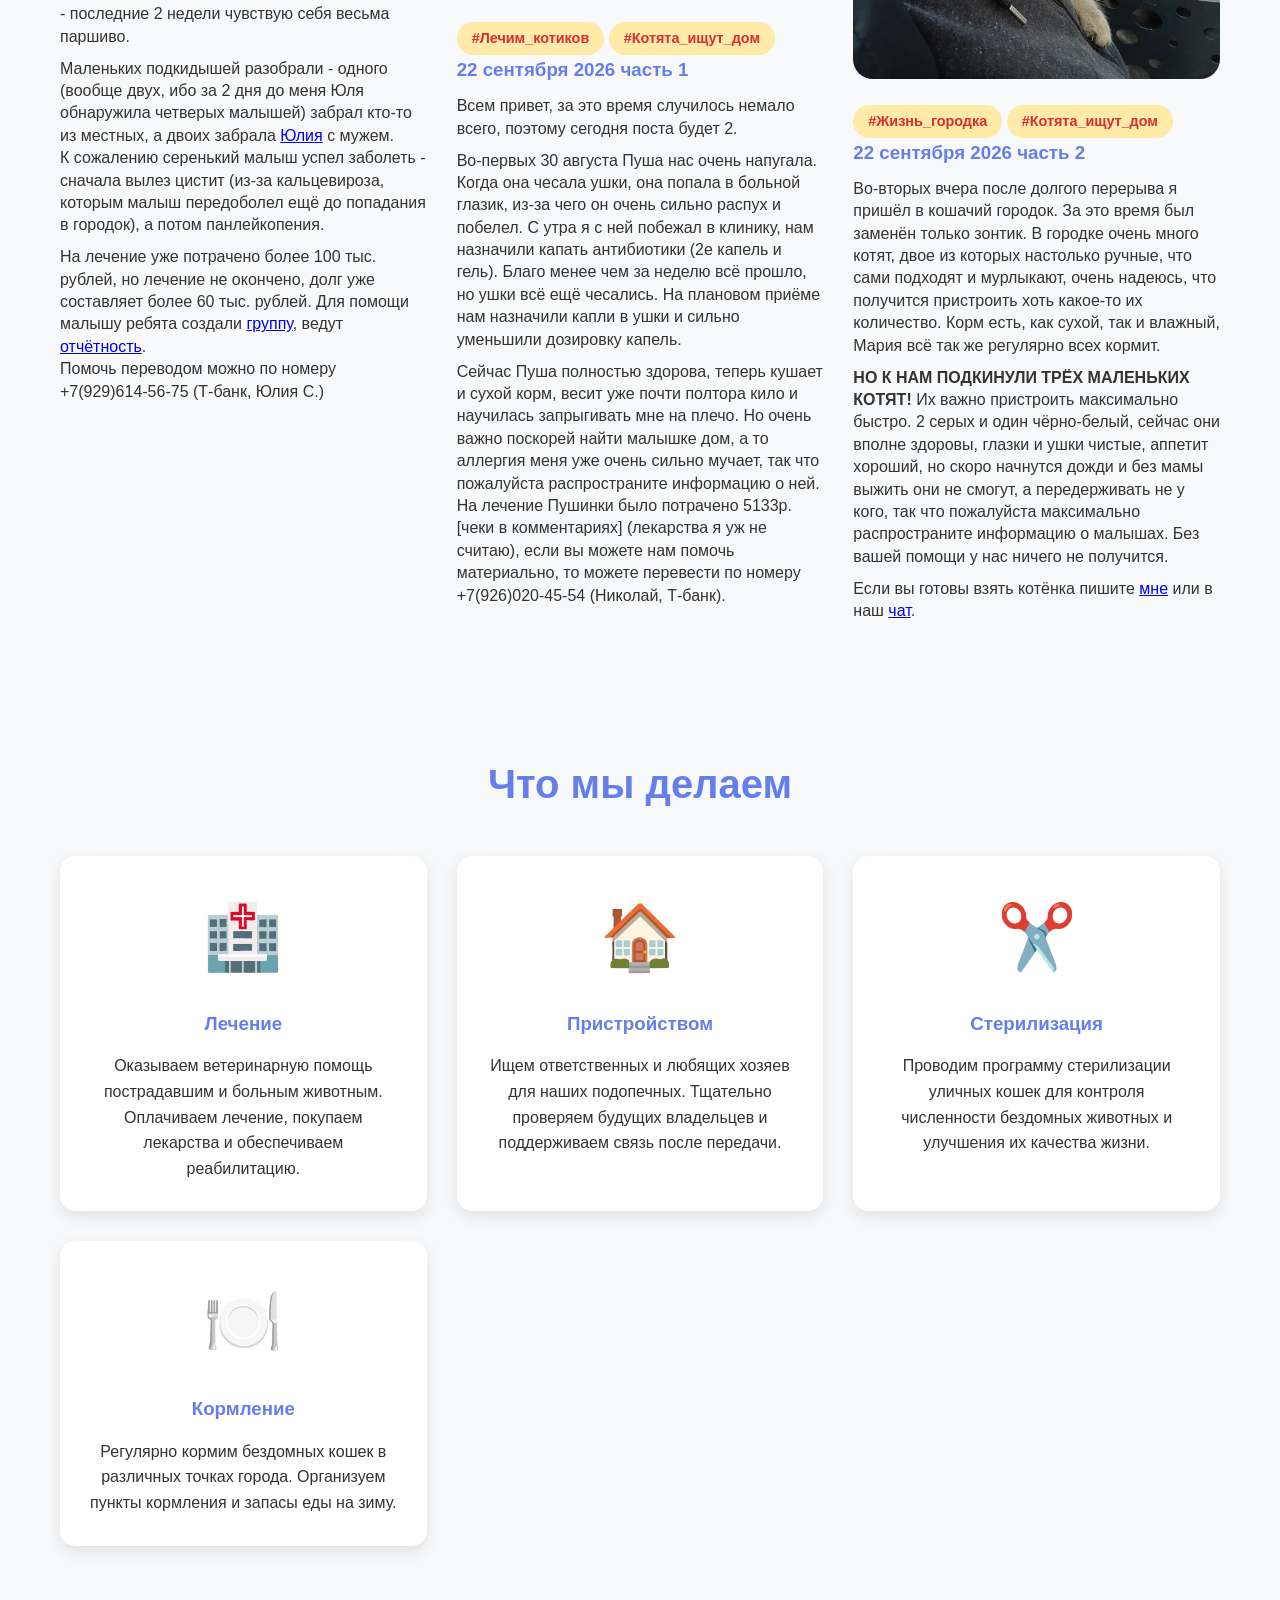
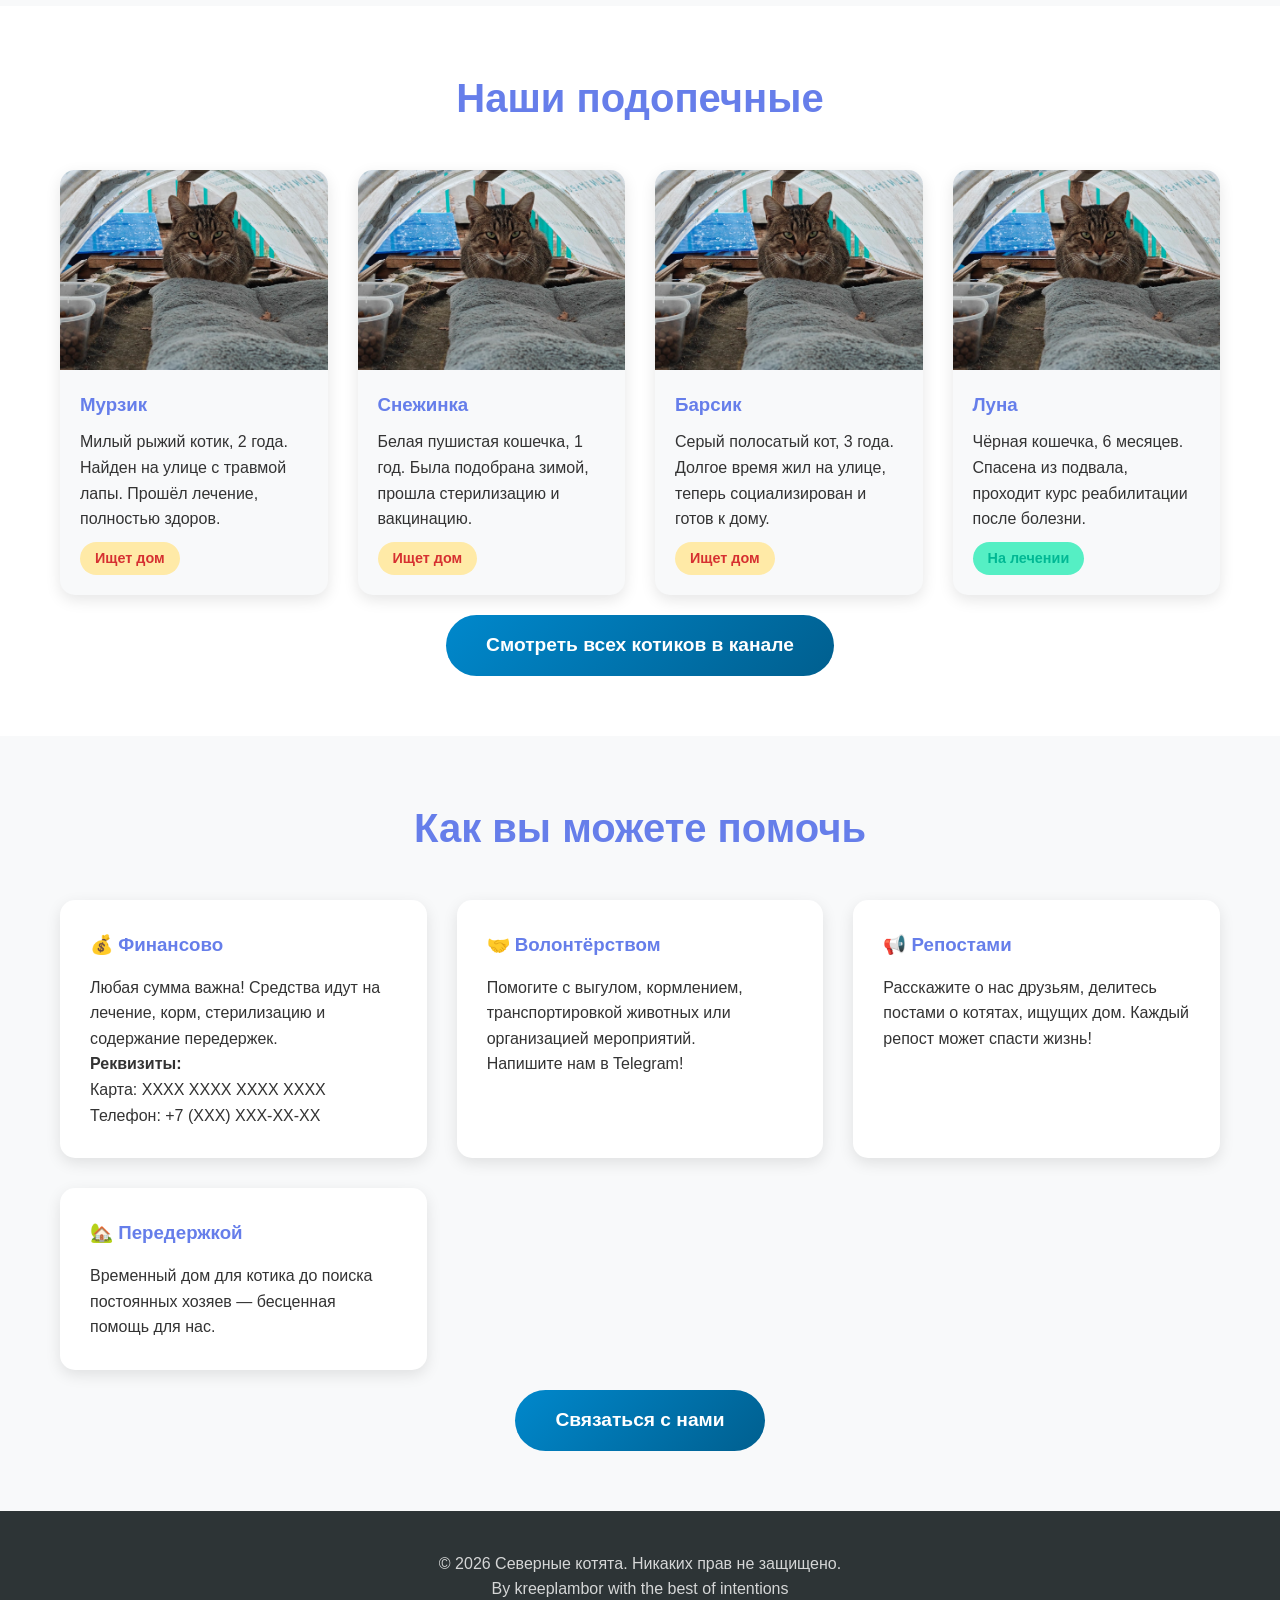
==== commit 879863ce: "Доработка" ====
--- a/index.html
+++ b/index.html
@@ -52,12 +52,15 @@
             <h2>О нашем проекте</h2>
             <div class="about-content">
                 <div class="about-text">
-                    <p>Мы — команда волонтёров проекта «Северные котята», посвятивших себя помощи бездомным кошкам нашего города. Каждый день мы спасаем жизни тех, кто оказался на улице без защиты и заботы.</p>
-                    <p>Наша миссия — не просто накормить бездомных животных, а обеспечить им комплексную помощь: от лечения и стерилизации до поиска любящего дома.</p>
-                    <p>Присоединяйтесь к нам в Telegram-канале, где мы делимся историями спасения, рассказываем о подопечных и координируем помощь!</p>
+                    <p>Мы — команда волонтёров проекта «Северные котята», помогающих бездомным котиками нашего района. 
+                       Мы в меру своих сил стараемся сделать жизнь в кошачьем городке лучше.</p>
+                    <p>Наша миссия — не просто накормить бездомных животных, а обеспечить им комплексную помощь:
+                       от поиска любящего дома и стерилизации до лечения.</p>
+                    <p>Присоединяйтесь к нам в Telegram-канале, где мы делимся историями спасения, 
+                       рассказываем о подопечных и координируем помощь!</p>
                 </div>
                 <div class="about-image">
-                    <img src="Test_image1.jpg" alt="Test image">
+                    <img src="pictures/cats_town.jpg" alt="Кошачий городок">
                 </div>
             </div>
         </div>
@@ -70,32 +73,88 @@
             <div class="news-grid">
                 <div class="news-item">
                     <div class="news-image-carousel">
-                        <img class="is-active" src="Test_image1.jpg" alt="Фотография из новости">
-                        <img src="Test_image2.jpg" alt="Ещё одна фотография из новости" aria-hidden="true">
-                        <img src="Test_image3.jpg" alt="Третья фотография из новости" aria-hidden="true">
+                        <img class="is-active" src="pictures/news/06.10 (1).jpg" alt="Котёнок Тимоша">
+                    </div>
+                    <a href="https://t.me/s/north_kittens?q=%23%D0%9B%D0%B5%D1%87%D0%B8%D0%BC_%D0%BA%D0%BE%D1%82%D0%B8%D0%BA%D0%BE%D0%B2">
+                        <span class="news-tag">#Лечим_котиков</span>
+                    </a>
+                    <h3>6 октября 2026</h3>
+                    <p>Всем привет, простите что давно не было постов - последние 2 недели чувствую себя весьма паршиво.</p>
+                    <p>Маленьких подкидышей разобрали - одного (вообще двух, ибо за 2 дня до меня Юля обнаружила четверых малышей)
+                       забрал кто-то из местных, а двоих забрала <a href= "https://t.me/udiulia">Юлия</a> с мужем.
+                       <br>К сожалению серенький малыш успел заболеть - сначала вылез цистит (из-за кальцевироза,
+                       которым малыш передоболел ещё до попадания в городок), а потом панлейкопения.</p>
+                    <p>На лечение уже потрачено более 100 тыс. рублей, но лечение не окончено, долг уже составляет более 60 тыс. рублей.
+                       Для помощи малышу ребята создали <a href="https://t.me/timon_help">группу</a>,
+                       ведут <a href="https://drive.google.com/drive/u/1/folders/1Ua0NNv32ufyeDxUaXDziOq6pDq7FEyFt"> отчётность</a>.
+                       <br> Помочь переводом можно по номеру +7(929)614-56-75 (Т-банк, Юлия С.)</p>
+                </div>
+                <div class="news-item">
+                    <div class="news-image-carousel">
+                        <img class="is-active" src="pictures/news/22.09 (1).jpg" alt="Фотография из новости">
+                        <img src="pictures/news/22.09 (2).jpg" alt="Ещё одна фотография из новости" aria-hidden="true">
+                        <img src="pictures/news/22.09 (3).jpg" alt="Третья фотография из новости" aria-hidden="true">
                         <button class="carousel-toggle carousel-toggle--previous" type="button" aria-label="Показать предыдущее фото">←</button>
                         <button class="carousel-toggle carousel-toggle--next" type="button" aria-label="Показать следующее фото">→</button>
                     </div>
-                    <h3>12 июня 2026</h3>
-                    <p>Мы открыли новую передержку для наших подопечных! Теперь у нас есть больше места для спасённых котиков.</p>
+                    <a href="https://t.me/s/north_kittens?q=%23%D0%9B%D0%B5%D1%87%D0%B8%D0%BC_%D0%BA%D0%BE%D1%82%D0%B8%D0%BA%D0%BE%D0%B2">
+                        <span class="news-tag">#Лечим_котиков</span>
+                    </a>
+                    <a href="https://t.me/s/north_kittens?q=%23%D0%9A%D0%BE%D1%82%D1%8F%D1%82%D0%B0_%D0%B8%D1%89%D1%83%D1%82_%D0%B4%D0%BE%D0%BC">
+                        <span class="news-tag">#Котята_ищут_дом</span>
+                    </a>
+                    <h3>22 сентября 2026 часть 1</h3>
+                    <p>Всем привет, за это время случилось немало всего, поэтому сегодня поста будет 2.
+                    </p>
+                    <p>Во-первых 30 августа Пуша нас очень напугала. Когда она чесала ушки, она попала в больной глазик,
+                       из-за чего он очень сильно распух и побелел. С утра я с ней побежал в клинику,
+                       нам назначили капать антибиотики (2е капель и гель). Благо менее чем за неделю всё прошло,
+                       но ушки всё ещё чесались. На плановом приёме нам назначили капли в ушки и сильно уменьшили дозировку капель.
+                    </p>
+                    <p>Сейчас Пуша полностью здорова, теперь кушает и сухой корм, весит уже почти полтора кило и научилась запрыгивать мне на плечо.
+                       Но очень важно поскорей найти малышке дом, а то аллергия меня уже очень сильно мучает,
+                       так что пожалуйста распространите информацию о ней.
+                       На лечение Пушинки было потрачено 5133р. [чеки в комментариях] (лекарства я уж не считаю), если вы можете нам помочь материально,
+                       то можете перевести по номеру +7(926)020-45-54 (Николай, Т-банк).
+                    </p>
                 </div>
                 <div class="news-item">
                     <div class="news-image-carousel">
-                        <img class="is-active" src="Test_image1.jpg" alt="Фотография из новости">
-                        <img src="Test_image2.jpg" alt="Ещё одна фотография из новости" aria-hidden="true">
-                        <img src="Test_image3.jpg" alt="Третья фотография из новости" aria-hidden="true">
+                        <img class="is-active" src="pictures/news/22.09 (4).jpg" alt="Фотография из новости">
+                        <img src="pictures/news/22.09 (5).jpg" alt="Третья фотография из новости" aria-hidden="true">
+                        <img src="pictures/news/22.09 (6).jpg" alt="Третья фотография из новости" aria-hidden="true">
+                        <img src="pictures/news/22.09 (7).jpg" alt="Третья фотография из новости" aria-hidden="true">
+                        <img src="pictures/news/22.09 (8).jpg" alt="Третья фотография из новости" aria-hidden="true">
+                        <img src="pictures/news/22.09 (9).jpg" alt="Третья фотография из новости" aria-hidden="true">
+                        <img src="pictures/news/22.09 (10).jpg" alt="Третья фотография из новости" aria-hidden="true">
+                        <img src="pictures/news/22.09 (11).jpg" alt="Третья фотография из новости" aria-hidden="true">
+                        <img src="pictures/news/22.09 (12).jpg" alt="Третья фотография из новости" aria-hidden="true">
+                        <img src="pictures/news/22.09 (13).jpg" alt="Третья фотография из новости" aria-hidden="true">
                         <button class="carousel-toggle carousel-toggle--previous" type="button" aria-label="Показать предыдущее фото">←</button>
                         <button class="carousel-toggle carousel-toggle--next" type="button" aria-label="Показать следующее фото">→</button>
                     </div>
-                    <h3>5 июня 2026</h3>
-                    <p>В этом месяце мы провели стерилизацию 15 уличных кошек, что поможет контролировать численность бездомных животных.</p>
-                </div>
-                <div class="news-item">
-                    <div class="news-image-carousel">
-                        <img class="is-active" src="Test_image1.jpg" alt="Фотография из новости">
-                    </div>
-                    <h3>28 мая 2026</h3>
-                    <p>Мурзик был найден с травмой лапы. Благодаря вашей поддержке, он прошёл лечение и теперь ищет любящий дом.</p>
+                    <a href="https://t.me/s/north_kittens?q=%23%D0%96%D0%B8%D0%B7%D0%BD%D1%8C_%D0%B3%D0%BE%D1%80%D0%BE%D0%B4%D0%BA%D0%B0">
+                        <span class="news-tag">#Жизнь_городка</span>
+                    </a>
+                    <a href="https://t.me/s/north_kittens?q=%23%D0%9A%D0%BE%D1%82%D1%8F%D1%82%D0%B0_%D0%B8%D1%89%D1%83%D1%82_%D0%B4%D0%BE%D0%BC">
+                        <span class="news-tag">#Котята_ищут_дом</span>
+                    </a>
+                    <h3>22 сентября 2026 часть 2</h3>
+                    <p>Во-вторых вчера после долгого перерыва я пришёл в кошачий городок.
+                       За это время был заменён только зонтик. В городке очень много котят, двое из которых настолько ручные,
+                       что сами подходят и мурлыкают, очень надеюсь, что получится пристроить хоть какое-то их количество.
+                       Корм есть, как сухой, так и влажный, Мария всё так же регулярно всех кормит.
+                    </p>
+                    <p> <b>НО К НАМ ПОДКИНУЛИ ТРЁХ МАЛЕНЬКИХ КОТЯТ! </b> Их важно пристроить максимально быстро.
+                        2 серых и один чёрно-белый, сейчас они вполне здоровы, глазки и ушки чистые, аппетит хороший,
+                        но скоро начнутся дожди и без мамы выжить они не смогут, а передерживать не у кого,
+                        так что пожалуйста максимально распространите информацию о малышах. Без вашей помощи у нас ничего не получится.
+                    </p>
+                    <p>Если вы готовы взять котёнка пишите
+                       <a href="https://t.me/ghostkotik0000">мне</a>
+                       или в наш
+                       <a href="https://t.me/north_kittens_chat">чат</a>.
+                    </p>
                 </div>
             </div>
         </div>
--- a/styles.css
+++ b/styles.css
@@ -112,27 +112,106 @@
     gap: 30px;
 }
 
+.news-item > a {
+    text-decoration: none;
+}
+
+.news-tag {
+    display: inline-block;
+    padding: 5px 15px;
+    border-radius: 20px;
+    font-size: 0.9em;
+    font-weight: 600;
+    margin-top: 10px;
+    background: #ffeaa7;
+    color: #d63031;
+}
+
 .news-item h3 {
     color: #667eea;
     margin-bottom: 10px;
 }
 
+.news-item p {
+    margin-bottom: 0.6em;
+    line-height: 1.4;
+}
+
 .news-image-carousel {
+    --image-corner-radius: 20px;
+    --carousel-slide-duration: 350ms;
     position: relative;
     width: 100%;
+    overflow: hidden;
     margin-bottom: 15px;
     touch-action: pan-y;
+    transition: height 350ms ease;
 }
 
 .news-image-carousel img {
-    display: none;
+    position: absolute;
+    top: 0;
+    left: 0;
     width: 100%;
     height: auto;
-    border-radius: 20px;
+    border-radius: var(--image-corner-radius);
+    opacity: 0;
+    transform: translateX(12px);
+    transition: opacity 300ms ease, transform 300ms ease, border-radius 250ms ease;
 }
 
 .news-image-carousel img.is-active {
-    display: block;
+    position: relative;
+    opacity: 1;
+    transform: translateX(0);
+}
+
+.news-image-carousel img.is-entering-previous {
+    transform: translateX(-12px);
+}
+
+.news-image-carousel img.is-leaving-next {
+    opacity: 0;
+    transform: translateX(-12px);
+}
+
+.news-image-carousel img.is-leaving-previous {
+    opacity: 0;
+    transform: translateX(12px);
+}
+
+.news-image-carousel img.is-drag-preview {
+    opacity: 1;
+}
+
+.news-image-carousel.is-dragging img {
+    transition: none;
+}
+
+.news-image-carousel.is-settling img {
+    transition: transform var(--carousel-slide-duration) ease;
+}
+
+.news-image-carousel.is-settling img.is-active,
+.news-image-carousel.is-settling img.is-drag-preview {
+    animation: carousel-image-radius var(--carousel-slide-duration) ease both;
+}
+
+@keyframes carousel-image-radius {
+    0% {
+        border-radius: var(--starting-image-radius, var(--image-corner-radius));
+    }
+    70% {
+        border-radius: 0;
+    }
+    100% {
+        border-radius: var(--image-corner-radius);
+    }
+}
+
+.news-image-carousel.is-finalizing img {
+    transition: none !important;
+    border-radius: 0 !important;
 }
 
 .carousel-toggle {
@@ -161,9 +240,28 @@
 }
 
 .news-image-carousel:hover .carousel-toggle,
-.news-image-carousel:focus-within .carousel-toggle {
+.news-image-carousel .carousel-toggle:focus-visible {
     opacity: 1;
     pointer-events: auto;
+}
+
+@media (hover: none) {
+    .news-image-carousel .carousel-toggle {
+        display: none;
+    }
+}
+
+@media (prefers-reduced-motion: reduce) {
+    .news-image-carousel,
+    .news-image-carousel img,
+    .news-image-carousel.is-settling img {
+        transition-duration: 0.01ms;
+    }
+
+    .news-image-carousel.is-settling img.is-active,
+    .news-image-carousel.is-settling img.is-drag-preview {
+        animation-duration: 0.01ms;
+    }
 }
 
 /* Деятельность */
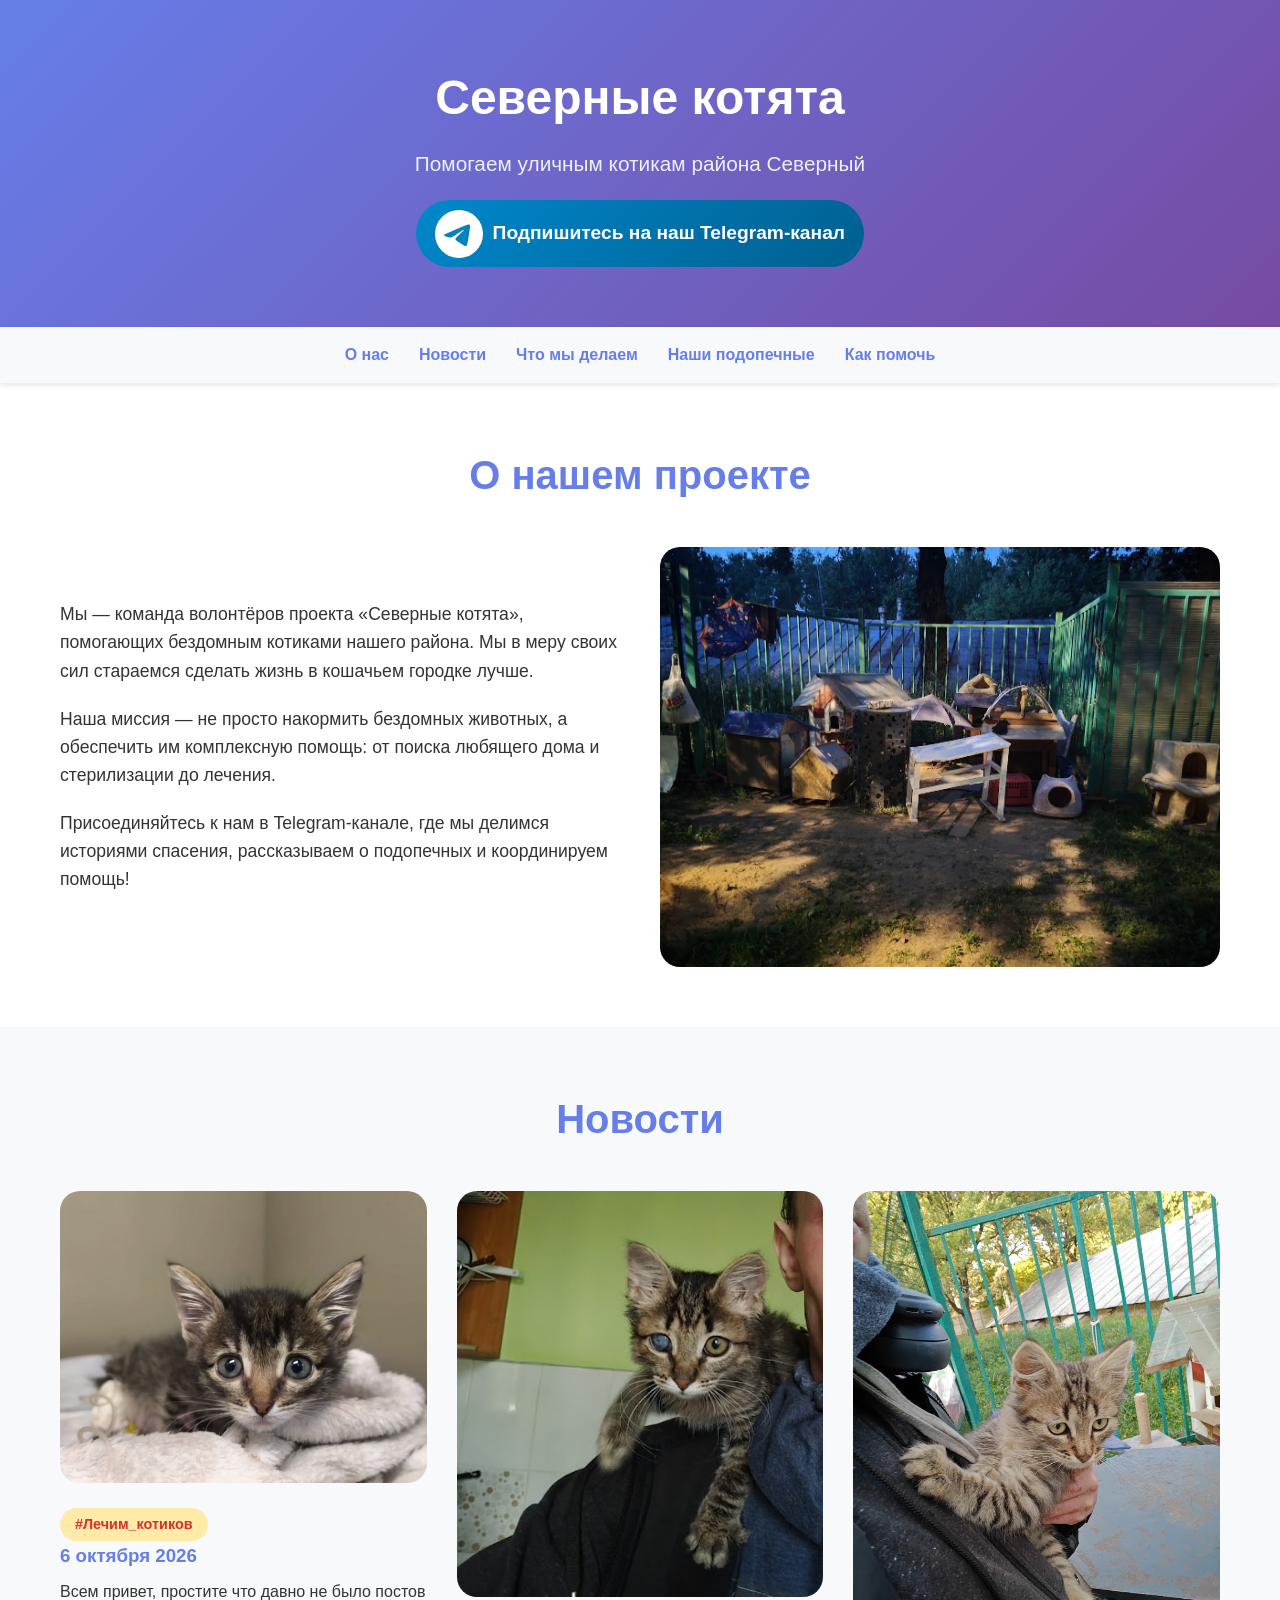
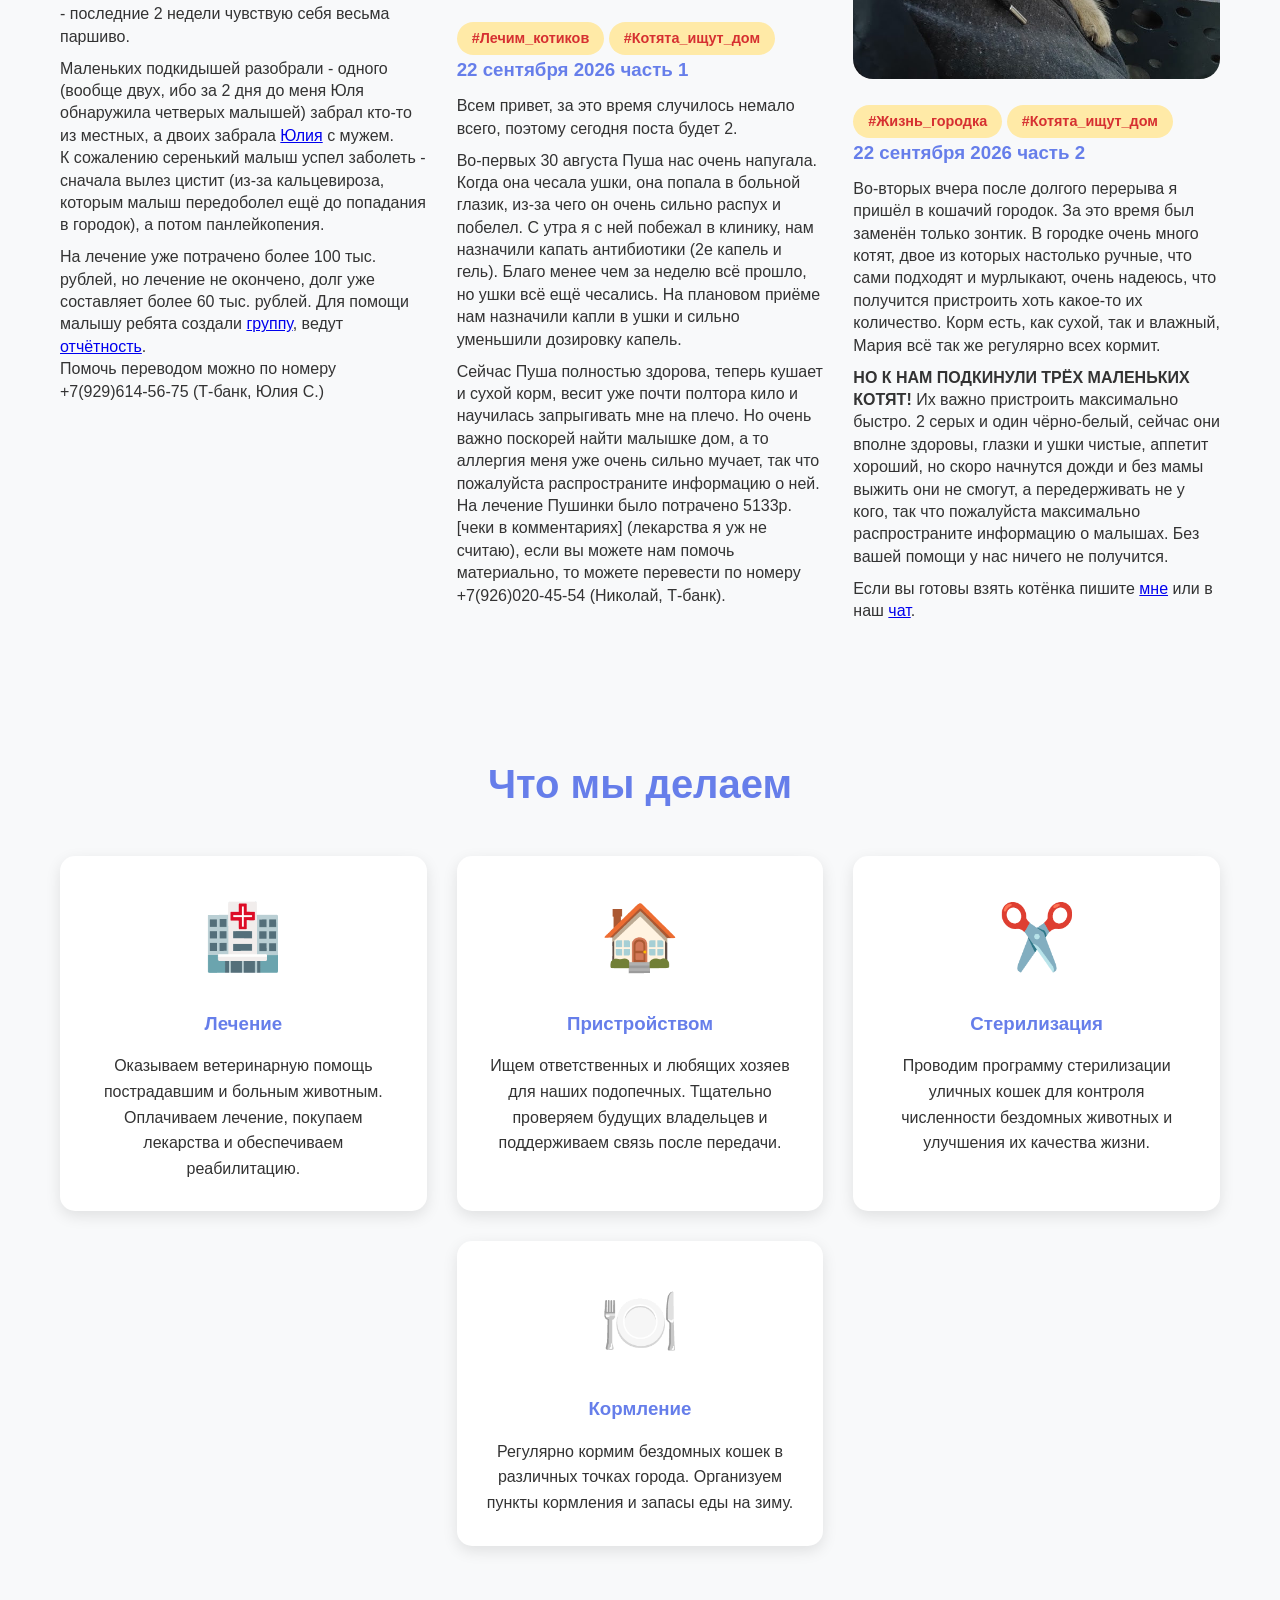
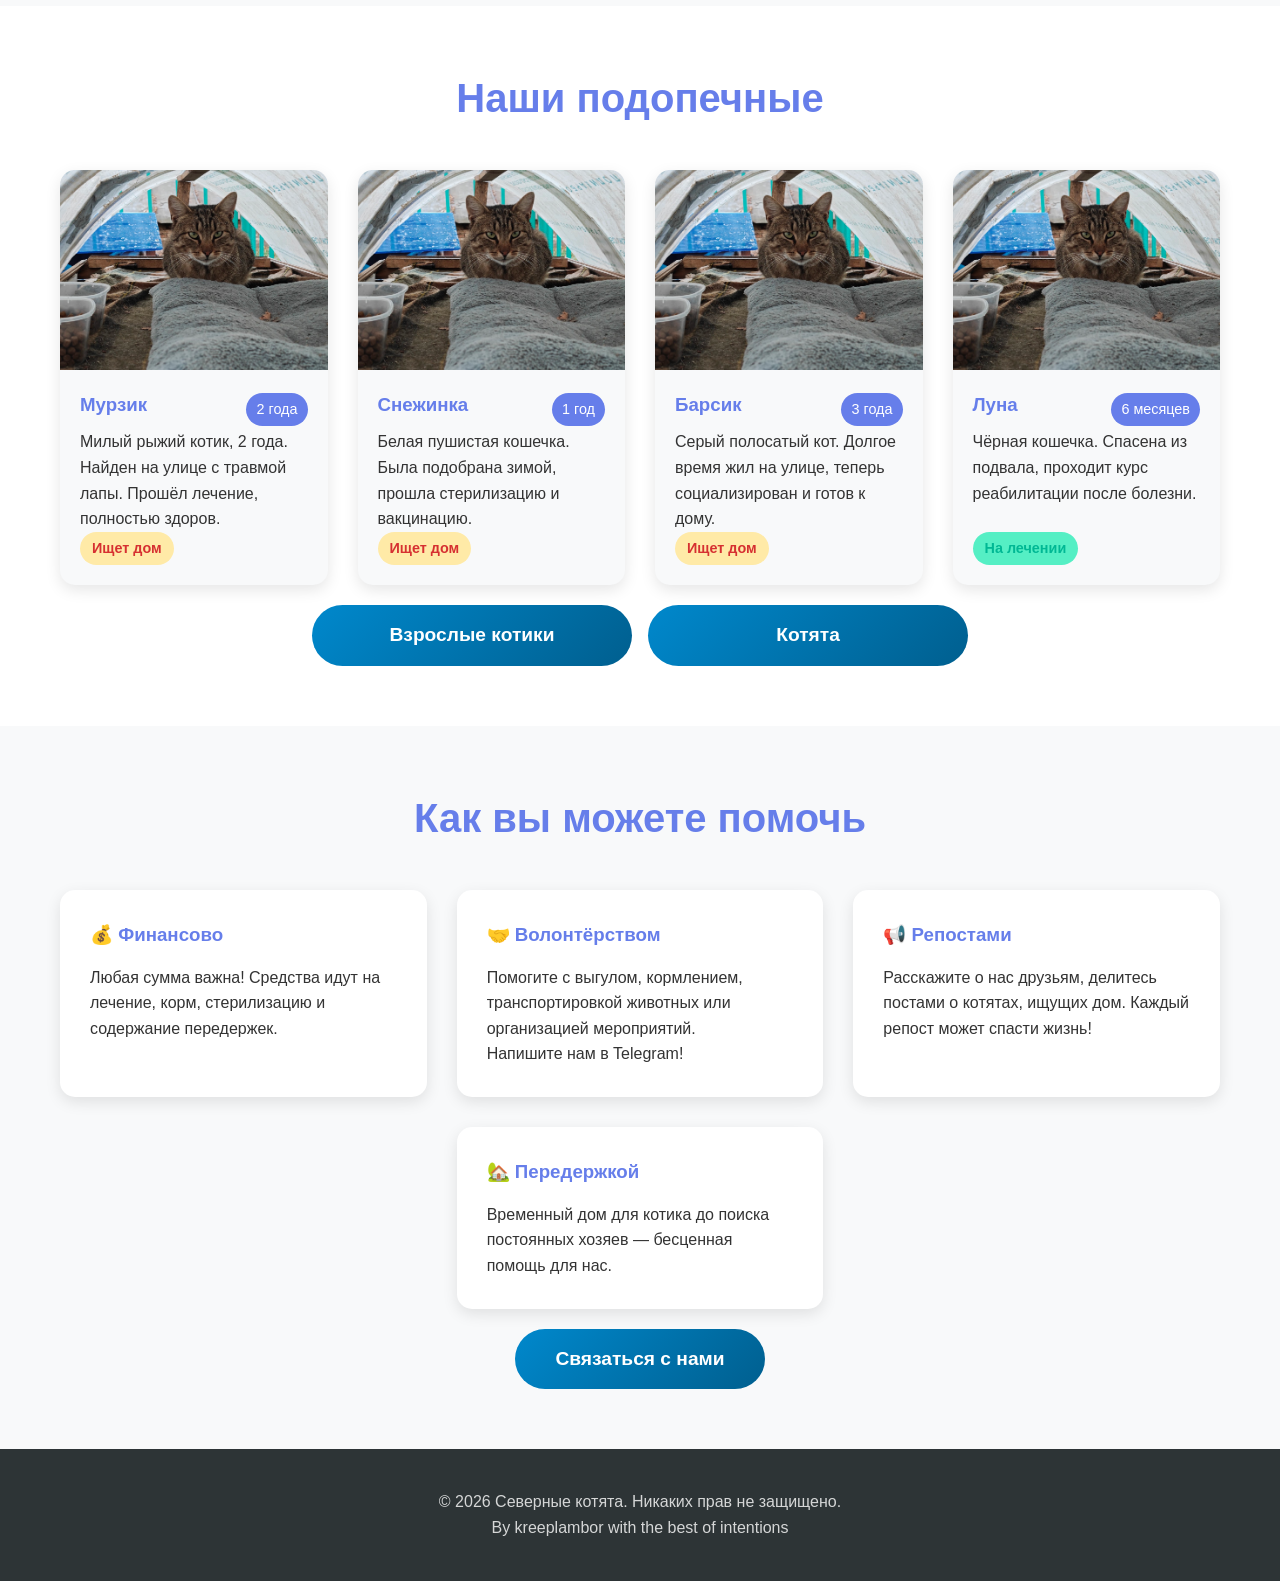
==== commit 7a75de34: "Стилевые правки" ====
--- a/index.html
+++ b/index.html
@@ -196,7 +196,10 @@
                 <div class="cat-card">
                     <div class="cat-image"><img src="Test_image1.jpg" alt="Мурзик"></div>
                     <div class="cat-info">
-                        <h3>Мурзик</h3>
+                        <div class="cat-heading">
+                            <h3>Мурзик</h3>
+                            <span class="cat-age">2 года</span>
+                        </div>
                         <p>Милый рыжий котик, 2 года. Найден на улице с травмой лапы. Прошёл лечение, полностью здоров.</p>
                         <span class="cat-status status-seeking">Ищет дом</span>
                     </div>
@@ -204,30 +207,40 @@
                 <div class="cat-card">
                     <div class="cat-image"><img src="Test_image1.jpg" alt="Снежинка"></div>
                     <div class="cat-info">
-                        <h3>Снежинка</h3>
-                        <p>Белая пушистая кошечка, 1 год. Была подобрана зимой, прошла стерилизацию и вакцинацию.</p>
+                        <div class="cat-heading">
+                            <h3>Снежинка</h3>
+                            <span class="cat-age">1 год</span>
+                        </div>
+                        <p>Белая пушистая кошечка. Была подобрана зимой, прошла стерилизацию и вакцинацию.</p>
                         <span class="cat-status status-seeking">Ищет дом</span>
                     </div>
                 </div>
                 <div class="cat-card">
                     <div class="cat-image"><img src="Test_image1.jpg" alt="Барсик"></div>
                     <div class="cat-info">
-                        <h3>Барсик</h3>
-                        <p>Серый полосатый кот, 3 года. Долгое время жил на улице, теперь социализирован и готов к дому.</p>
+                        <div class="cat-heading">
+                            <h3>Барсик</h3>
+                            <span class="cat-age">3 года</span>
+                        </div>
+                        <p>Серый полосатый кот. Долгое время жил на улице, теперь социализирован и готов к дому.</p>
                         <span class="cat-status status-seeking">Ищет дом</span>
                     </div>
                 </div>
                 <div class="cat-card">
                     <div class="cat-image"><img src="Test_image1.jpg" alt="Луна"></div>
                     <div class="cat-info">
-                        <h3>Луна</h3>
-                        <p>Чёрная кошечка, 6 месяцев. Спасена из подвала, проходит курс реабилитации после болезни.</p>
+                        <div class="cat-heading">
+                            <h3>Луна</h3>
+                            <span class="cat-age">6 месяцев</span>
+                        </div>
+                        <p>Чёрная кошечка. Спасена из подвала, проходит курс реабилитации после болезни.</p>
                         <span class="cat-status status-treated">На лечении</span>
                     </div>
                 </div>
             </div>
-            <div class="cta-center">
-                <a href="https://t.me/north_kittens" class="telegram_button">Смотреть всех котиков в канале</a>
+            <div class="cta-center cat-buttons">
+                <a href="https://telegra.ph/Nashi-kotyata-09-21" class="telegram_button">Взрослые котики</a>
+                <a href="https://t.me/s/north_kittens?q=%23%D0%9A%D0%BE%D1%82%D1%8F%D1%82%D0%B0_%D0%B8%D1%89%D1%83%D1%82_%D0%B4%D0%BE%D0%BC" class="telegram_button">Котята</a>
             </div>
         </div>
     </section>
@@ -240,7 +253,7 @@
                 <div class="help-option">
                     <h3>💰 Финансово</h3>
                     <p>Любая сумма важна! Средства идут на лечение, корм, стерилизацию и содержание передержек.</p>
-                    <p><strong>Реквизиты:</strong><br>Карта: XXXX XXXX XXXX XXXX<br>Телефон: +7 (XXX) XXX-XX-XX</p>
+                    <!-- p><strong>Реквизиты:</strong><br>Карта: XXXX XXXX XXXX XXXX<br>Телефон: +7 (XXX) XXX-XX-XX</p -->
                 </div>
                 <div class="help-option">
                     <h3>🤝 Волонтёрством</h3>
@@ -257,7 +270,7 @@
                 </div>
             </div>
             <div class="cta-center">
-                <a href="https://t.me/north_kittens" class="telegram_button">Связаться с нами</a>
+                <a href="https://t.me/north_kittens_chat?text=%40ghostkotik0000%20" class="telegram_button">Связаться с нами</a>
             </div>
         </div>
     </section>
--- a/styles.css
+++ b/styles.css
@@ -298,7 +298,7 @@
     margin-bottom: 15px;
 }
 
-/* Коты */
+/* Наши подопечные */
 #cats {
     background: white;
 }
@@ -310,6 +310,8 @@
 }
 
 .cat-card {
+    display: flex;
+    flex-direction: column;
     background: #f8f9fa;
     border-radius: 15px;
     overflow: hidden;
@@ -334,7 +336,17 @@
 }
 
 .cat-info {
+    display: flex;
+    flex: 1;
+    flex-direction: column;
     padding: 20px;
+}
+
+.cat-heading {
+    display: flex;
+    align-items: center;
+    justify-content: space-between;
+    gap: 12px;
 }
 
 .cat-info h3 {
@@ -342,13 +354,24 @@
     margin-bottom: 10px;
 }
 
+.cat-age {
+    font-size: 0.9em;
+    background: #667eea;
+    color: white;
+    padding: 5px 10px;
+    border-radius: 20px;
+    flex-shrink: 0;
+}
+
 .cat-status {
     display: inline-block;
-    padding: 5px 15px;
+    align-self: flex-start;
+    padding: 5px 12px;
     border-radius: 20px;
     font-size: 0.9em;
     font-weight: 600;
-    margin-top: 10px;
+    margin-top: auto;
+    
 }
 
 .status-seeking {
@@ -377,6 +400,11 @@
     padding: 30px;
     border-radius: 15px;
     box-shadow: 0 5px 15px rgba(0,0,0,0.1);
+    transition: transform 0.3s;
+}
+
+.help-option:hover {
+    transform: translateY(-10px);
 }
 
 .help-option h3 {
@@ -385,6 +413,13 @@
     display: flex;
     align-items: center;
     gap: 10px;
+}
+
+@media (min-width: 1000px) {
+    .activity-card:nth-child(4):last-child,
+    .help-option:nth-child(4):last-child {
+        grid-column: 2;
+    }
 }
 
 /* Кнопка Telegram */
@@ -410,6 +445,23 @@
     text-align: center;
 }
 
+.cat-buttons {
+    display: flex;
+    flex-wrap: wrap;
+    justify-content: center;
+    gap: 16px;
+}
+
+.cat-buttons .telegram_button {
+    display: flex;
+    flex: 1 1 0;
+    align-items: center;
+    justify-content: center;
+    min-width: min-content;
+    max-width: 320px;
+    text-align: center;
+}
+
 /* Колонтитул */
 footer {
     background: #2d3436;
@@ -436,4 +488,14 @@
         flex-wrap: wrap;
         gap: 15px;
     }
-}
+
+    .cat-buttons .telegram_button {
+        padding: 15px 0.8em;
+    }
+}
+
+@media (max-width: 264px) {
+    .cat-buttons {
+        flex-direction: column;
+    }
+}
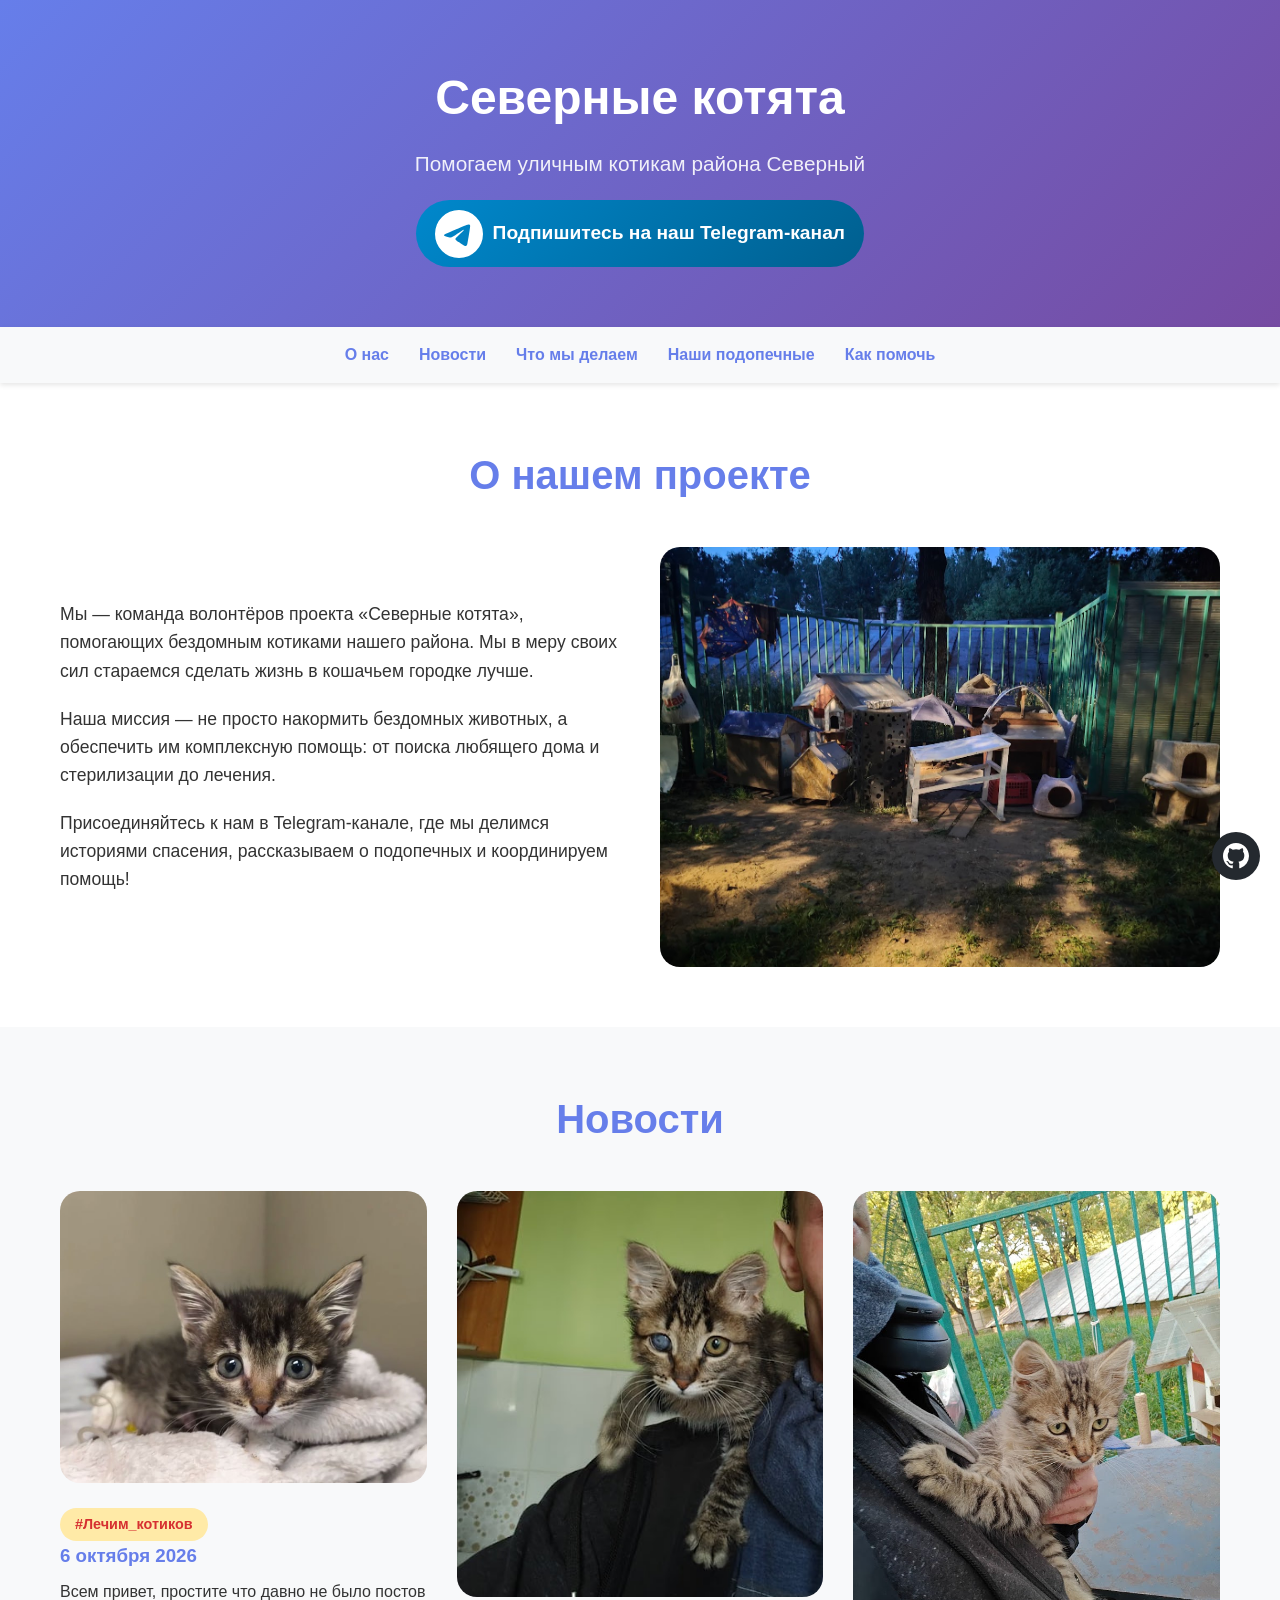
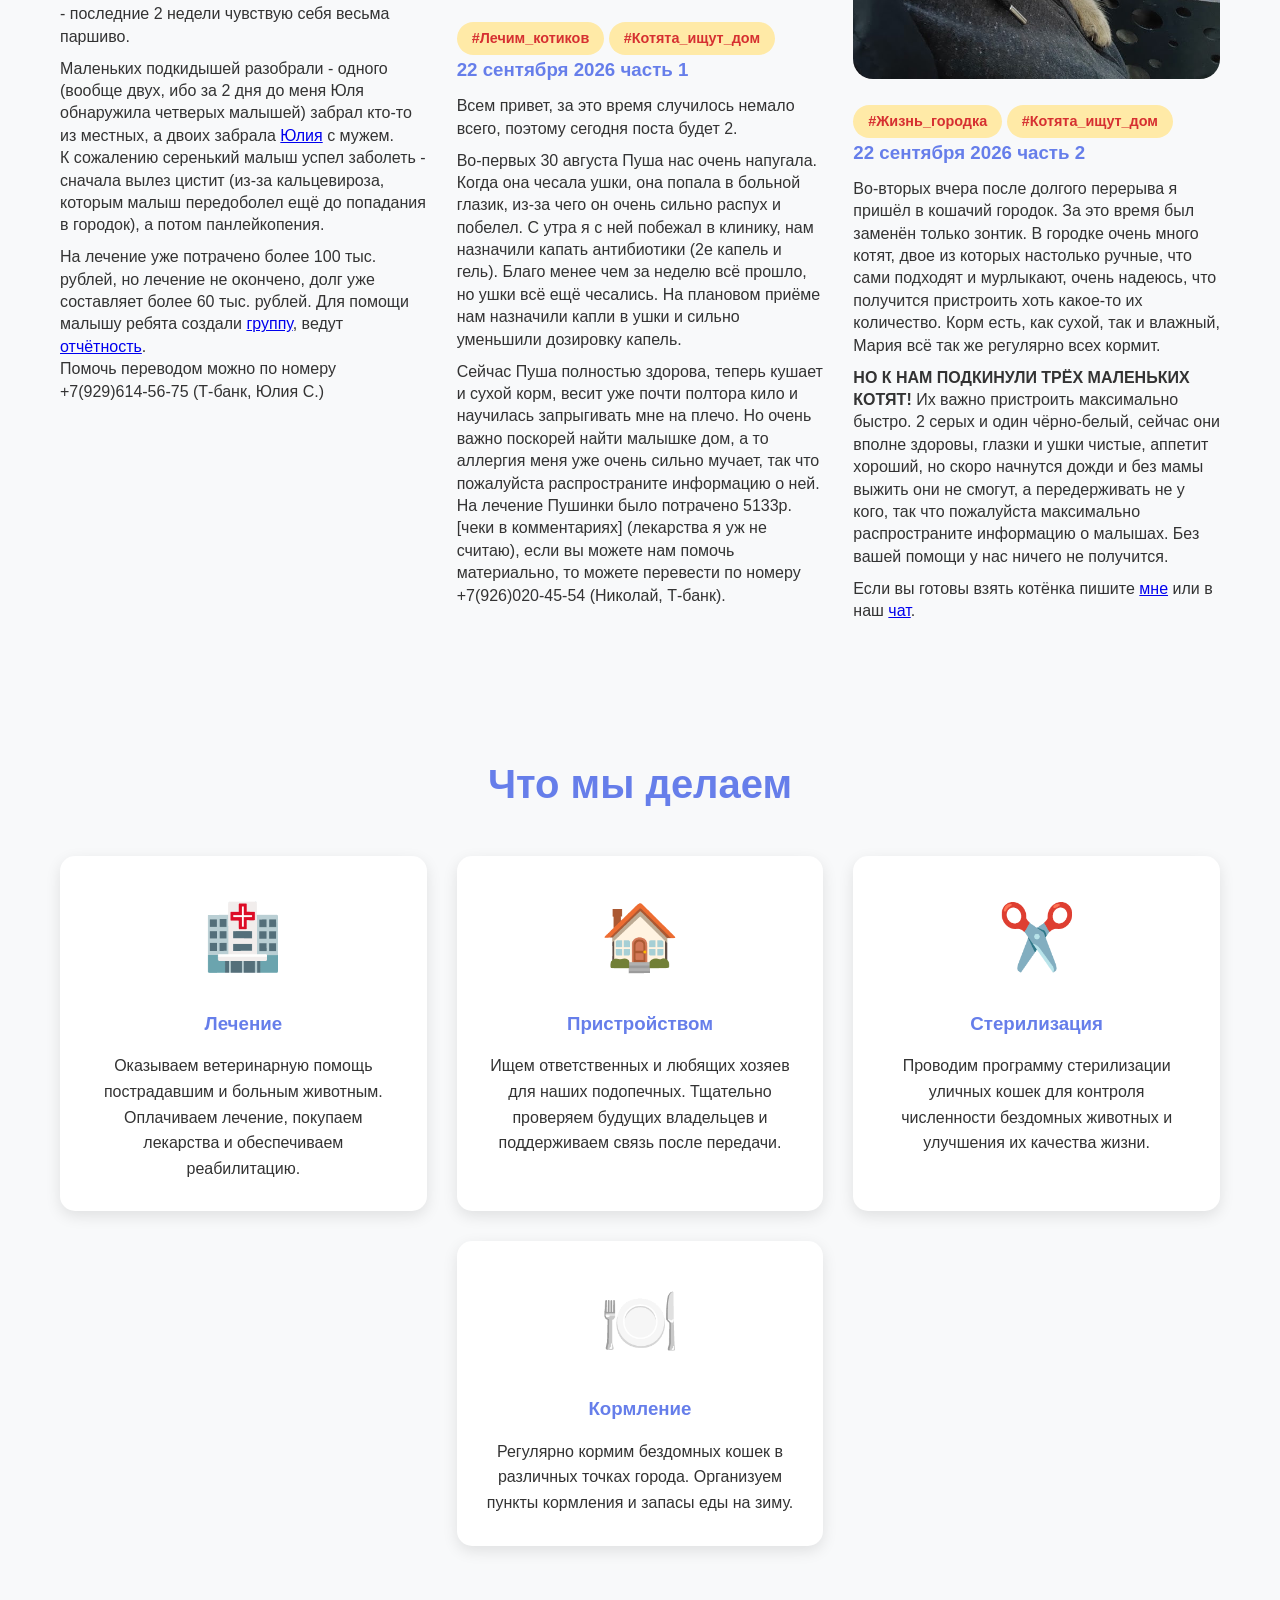
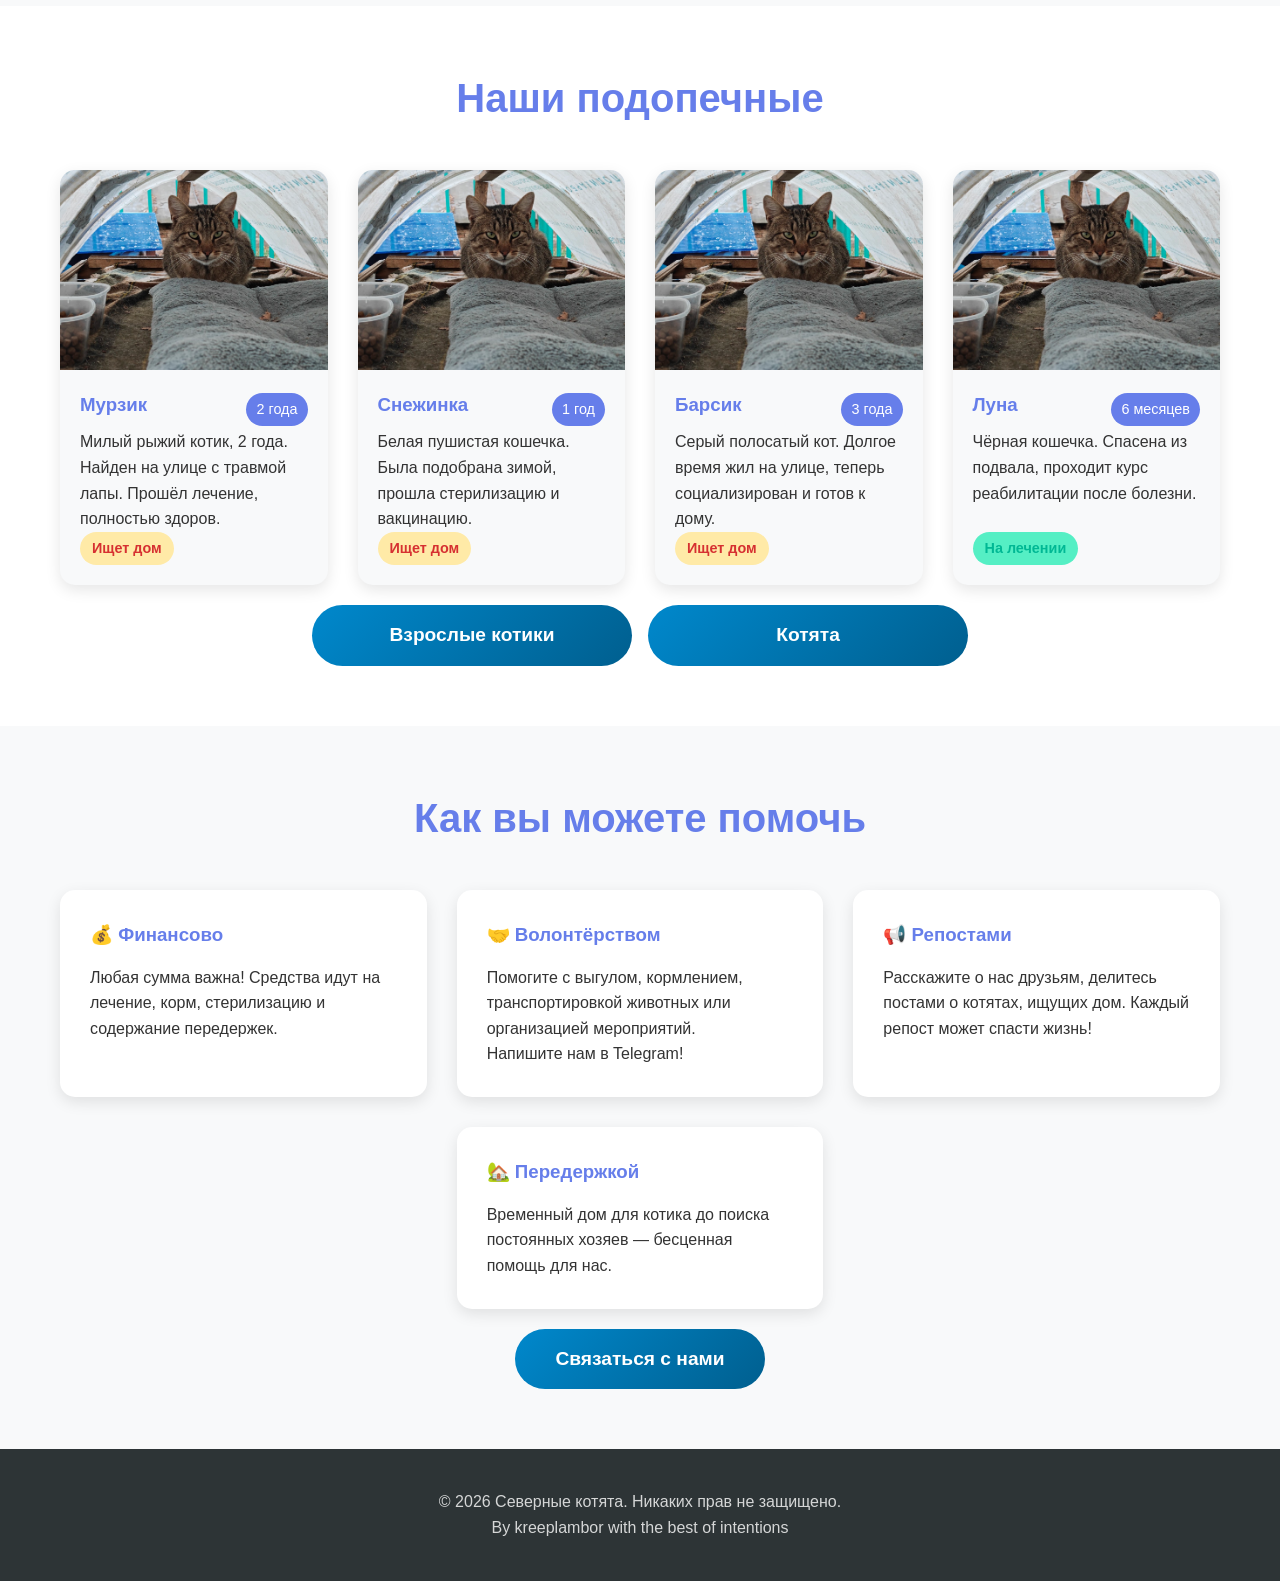
==== commit 6b5fc17a: "Ссылка на repo В нижний колонтитул добавлена ссылка на GitHub проекта" ====
--- a/index.html
+++ b/index.html
@@ -282,5 +282,10 @@
             <p>By kreeplambor with the best of intentions</p>
         </div>
     </footer>
+    <a class="github-link" href="https://github.com/kreeplambor/North_kittens_website/tree/main" target="_blank" rel="noopener noreferrer" aria-label="Репозиторий Северных котят на GitHub, ветка main" title="GitHub: репозиторий, ветка main">
+        <svg xmlns="http://www.w3.org/2000/svg" viewBox="0 0 16 16" aria-hidden="true" focusable="false">
+            <path fill="currentColor" d="M8 0C3.58 0 0 3.58 0 8c0 3.54 2.29 6.53 5.47 7.59.4.07.55-.17.55-.38 0-.19-.01-.82-.01-1.49-2.01.37-2.53-.49-2.69-.94-.09-.23-.48-.94-.82-1.13-.28-.15-.68-.52-.01-.53.63-.01 1.08.58 1.23.82.72 1.21 1.87.87 2.33.66.07-.52.28-.87.51-1.07-1.78-.2-3.64-.89-3.64-3.95 0-.87.31-1.59.82-2.15-.08-.2-.36-1.02.08-2.12 0 0 .67-.21 2.2.82a7.65 7.65 0 0 1 4 0c1.53-1.04 2.2-.82 2.2-.82.44 1.1.16 1.92.08 2.12.51.56.82 1.27.82 2.15 0 3.07-1.87 3.75-3.65 3.95.29.25.54.73.54 1.48 0 1.07-.01 1.93-.01 2.2 0 .21.15.46.55.38A8.01 8.01 0 0 0 16 8c0-4.42-3.58-8-8-8Z"/>
+        </svg>
+    </a>
 </body>
 </html>
--- a/styles.css
+++ b/styles.css
@@ -474,6 +474,36 @@
     opacity: 0.8;
 }
 
+.github-link {
+    position: fixed;
+    right: 20px;
+    bottom: 20px;
+    z-index: 101;
+    display: grid;
+    width: 48px;
+    aspect-ratio: 1;
+    place-items: center;
+    border-radius: 50%;
+    background: #24292f;
+    color: white;
+    transition: transform 0.2s, background-color 0.2s;
+}
+
+.github-link svg {
+    width: 26px;
+    height: 26px;
+}
+
+.github-link:hover {
+    background: #000;
+    transform: translateY(-2px);
+}
+
+.github-link:focus-visible {
+    outline: 3px solid #667eea;
+    outline-offset: 3px;
+}
+
 /* Responsive - нужна для мобильных устройств */
 @media (max-width: 768px) {
     header h1 {
@@ -492,6 +522,11 @@
     .cat-buttons .telegram_button {
         padding: 15px 0.8em;
     }
+
+    .github-link {
+        right: 16px;
+        bottom: 16px;
+    }
 }
 
 @media (max-width: 264px) {
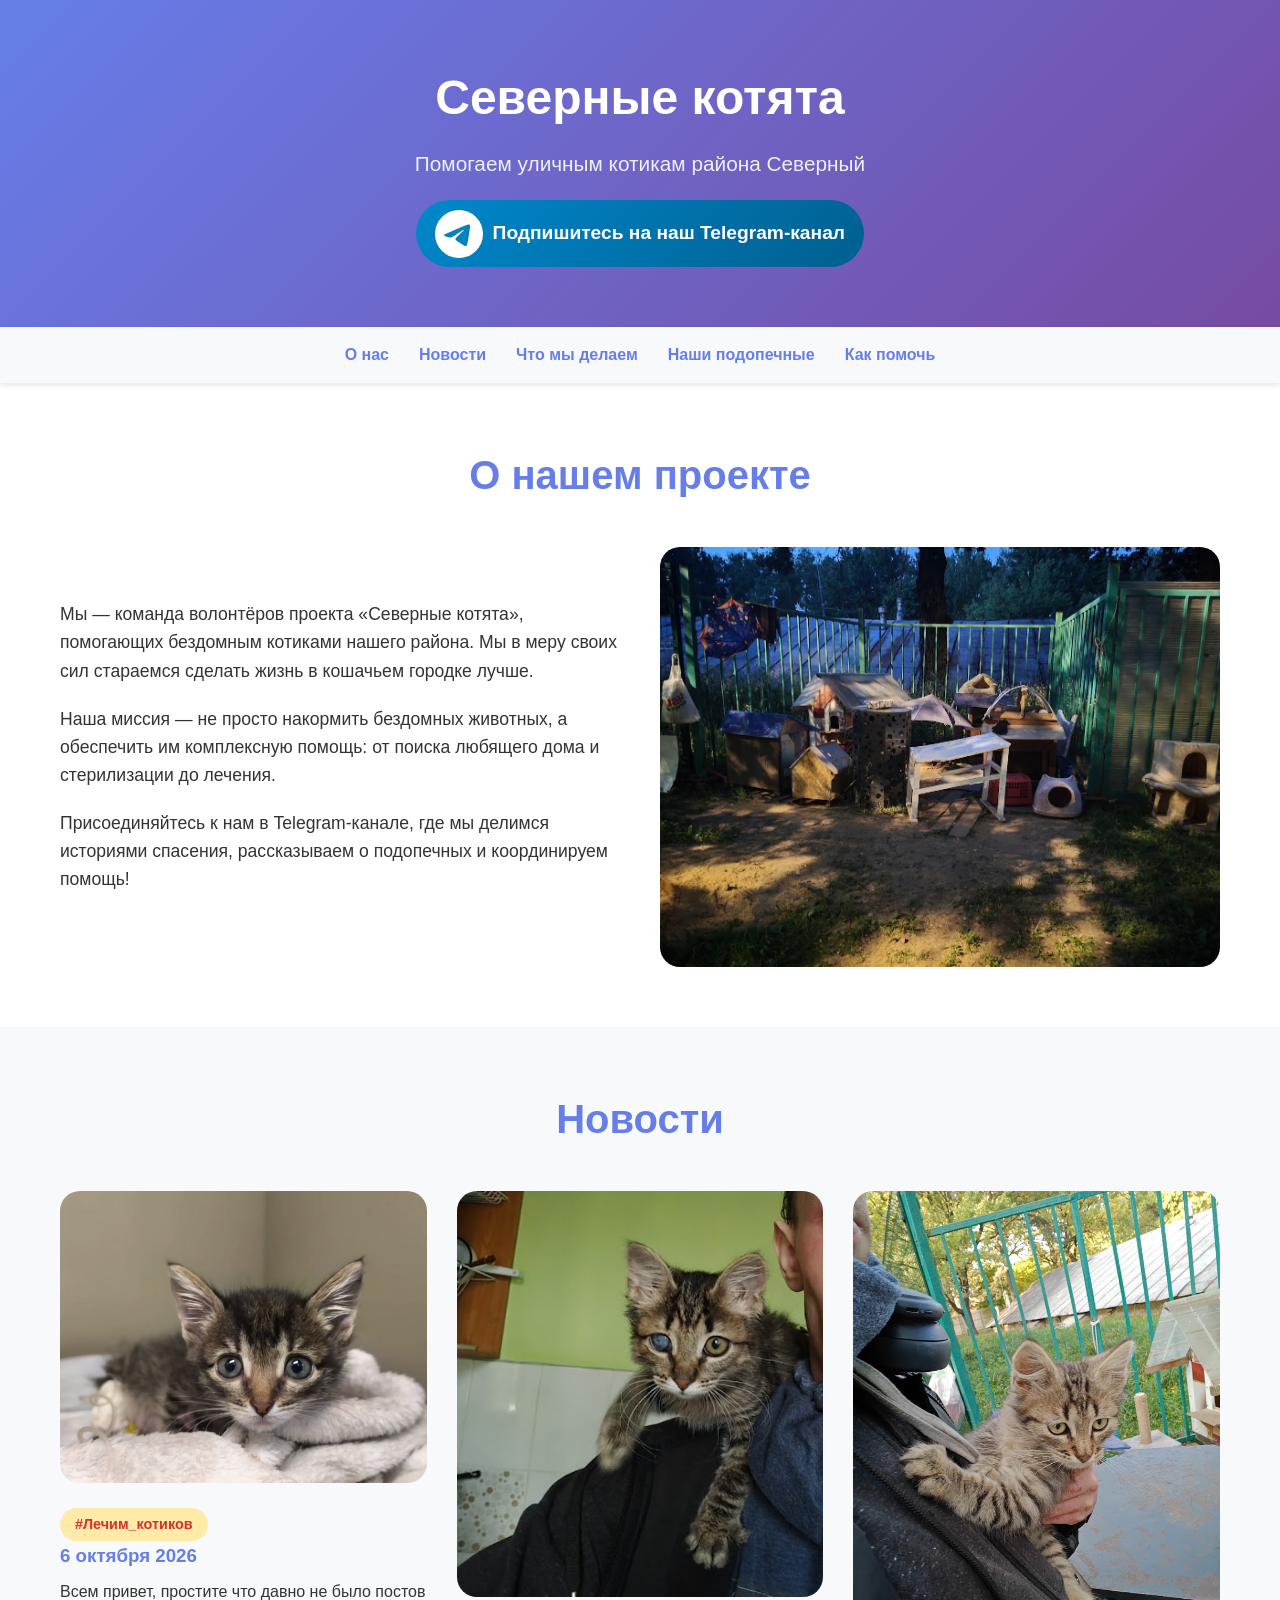
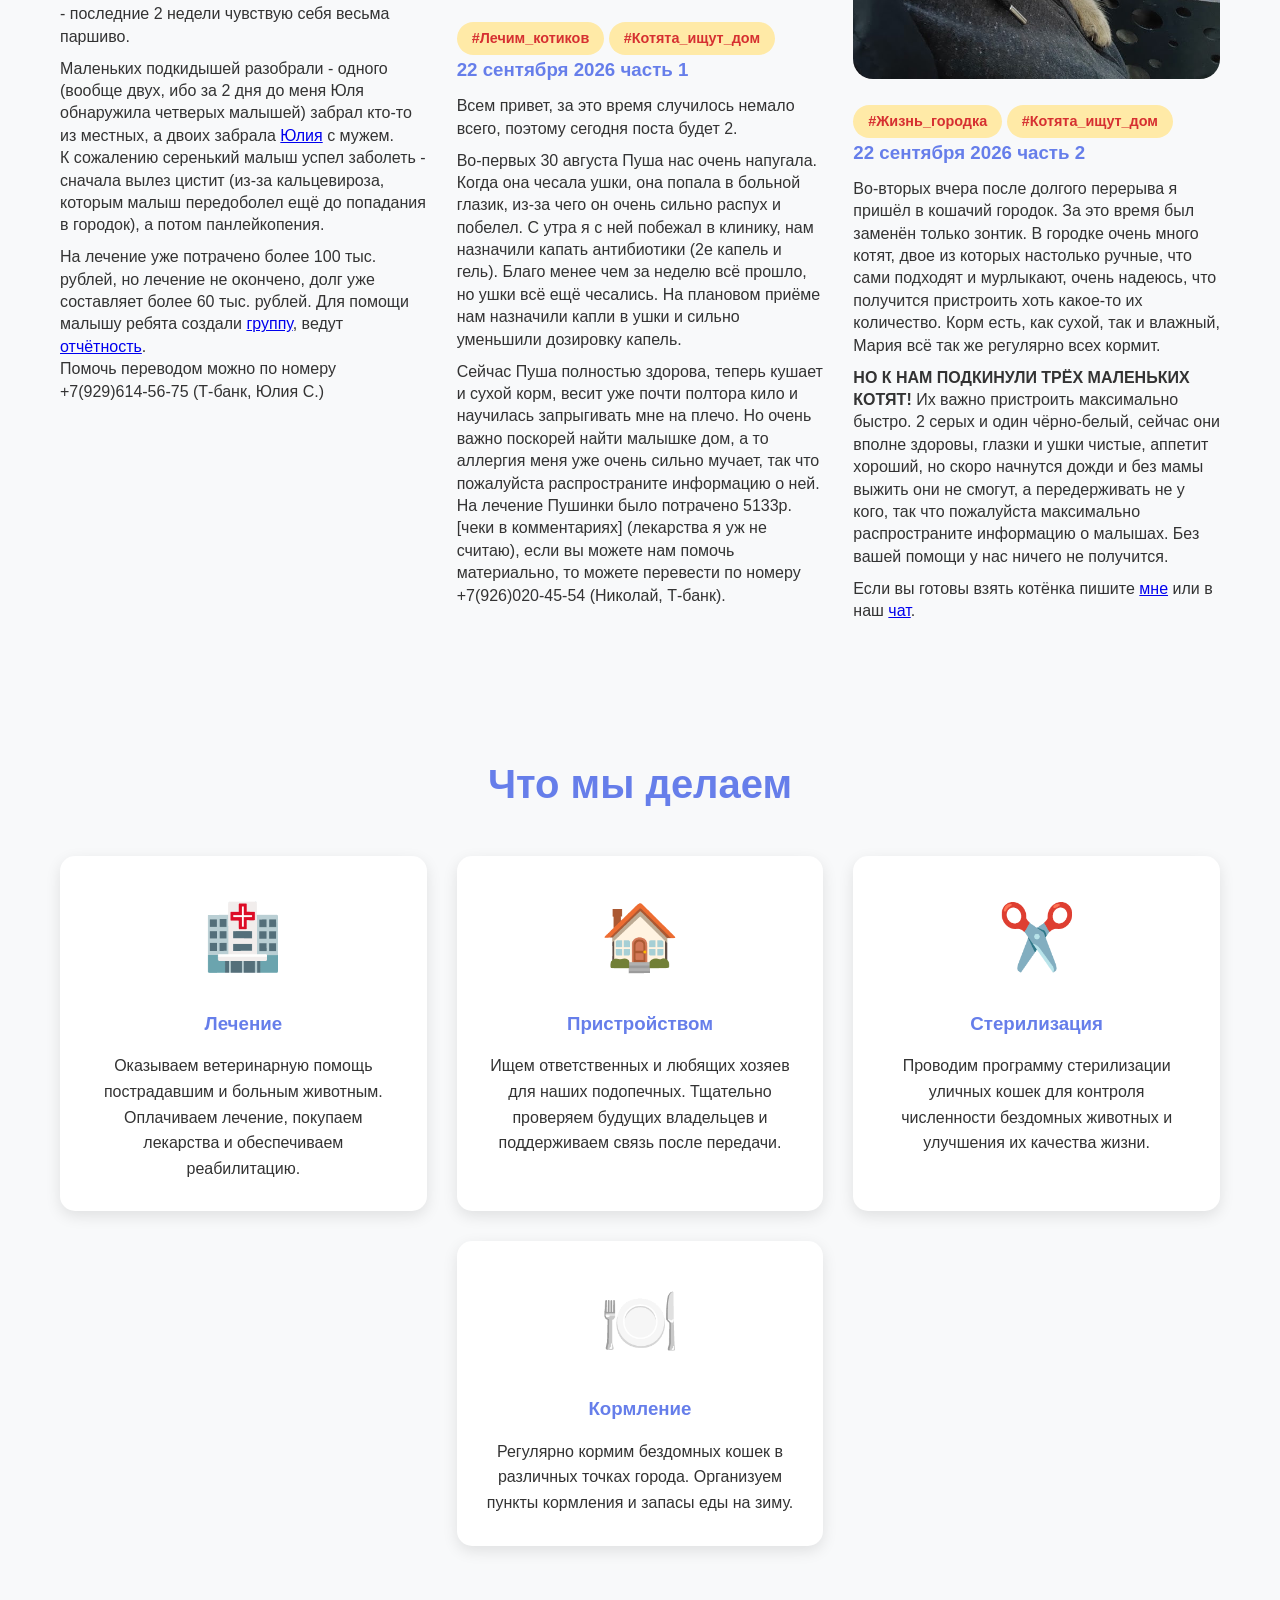
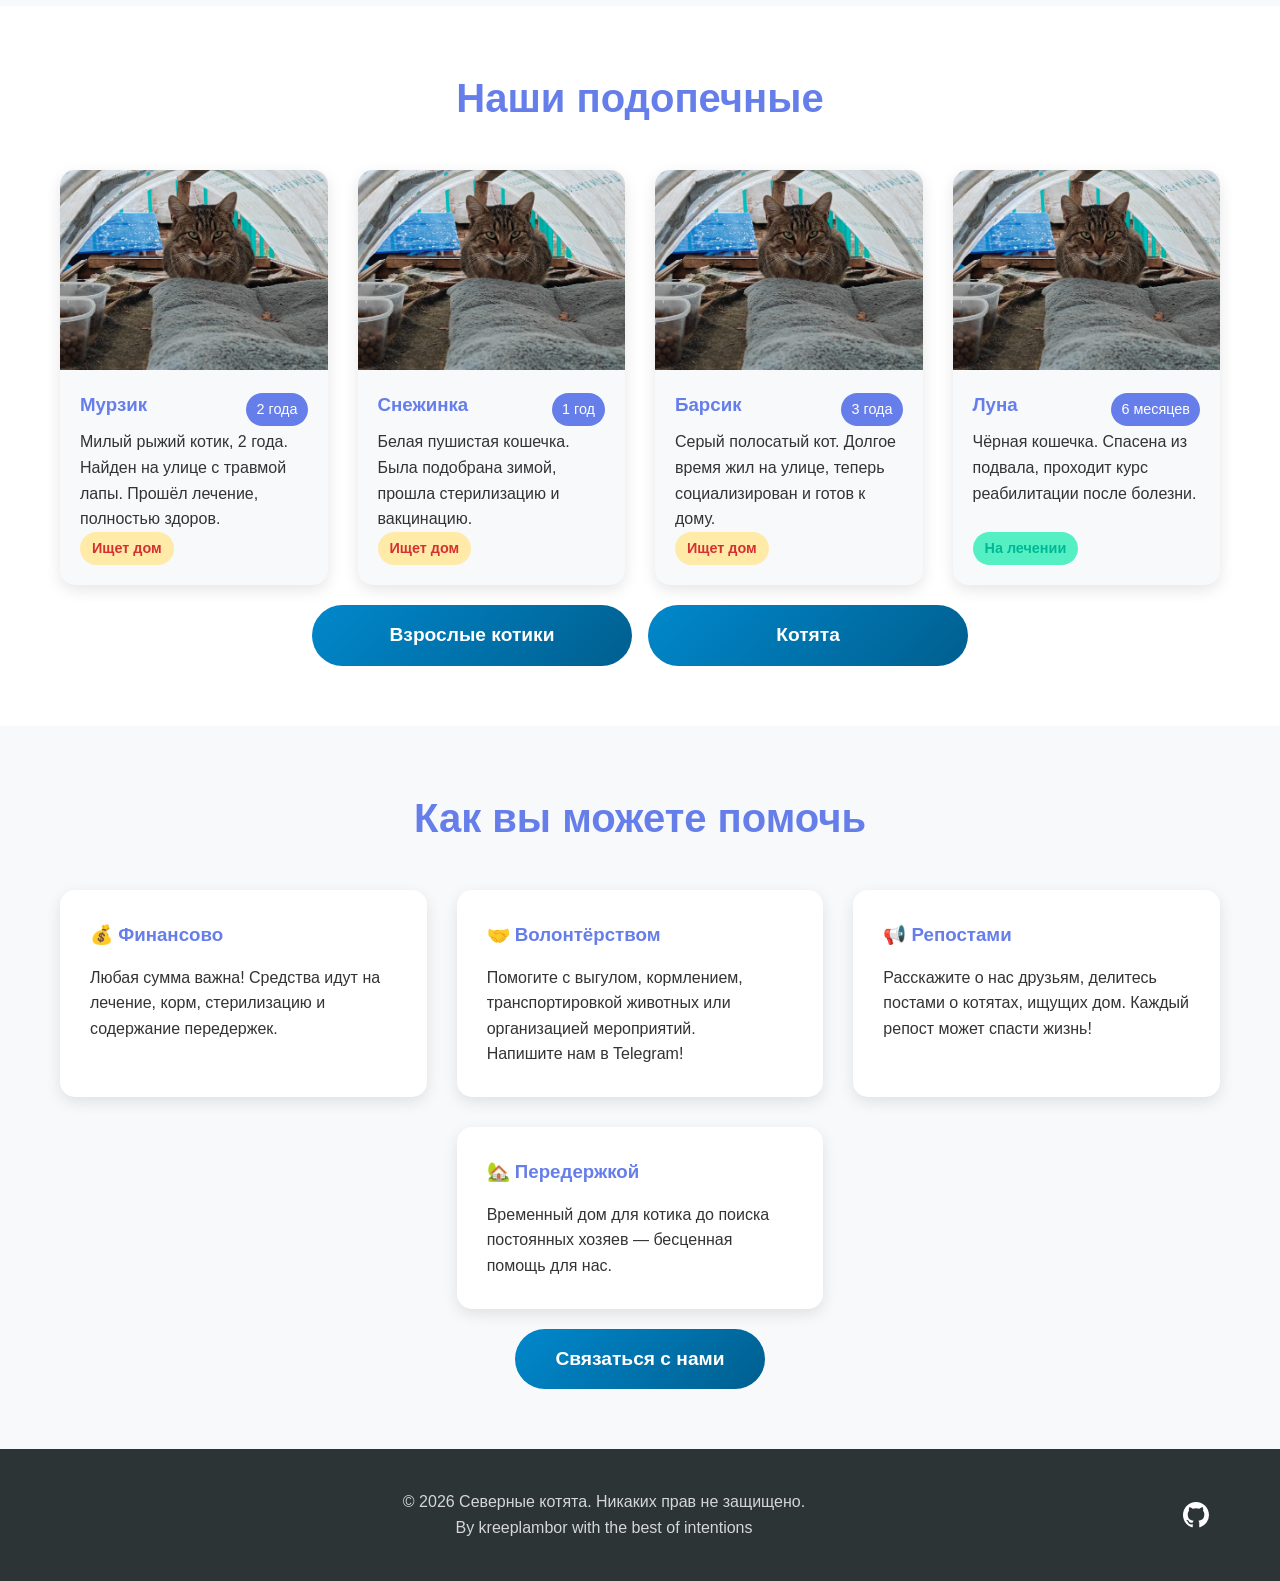
==== commit f2472d9e: "Стилистические правки коллонтитула." ====
--- a/index.html
+++ b/index.html
@@ -278,14 +278,16 @@
     <!-- Колонтитул -->
     <footer>
         <div class="container">
-            <p>© 2026 Северные котята. Никаких прав не защищено.</p>
-            <p>By kreeplambor with the best of intentions</p>
+            <div class="footer-copy">
+                <p>© 2026 Северные котята. Никаких прав не защищено.</p>
+                <p>By kreeplambor with the best of intentions</p>
+            </div>
+            <a class="github-link" href="https://github.com/kreeplambor/North_kittens_website/tree/main" target="_blank" rel="noopener noreferrer" aria-label="Репозиторий Северных котят на GitHub, ветка main" title="Репозиторий проекта">
+                <svg xmlns="http://www.w3.org/2000/svg" viewBox="0 0 16 16" aria-hidden="true" focusable="false">
+                    <path fill="currentColor" d="M8 0C3.58 0 0 3.58 0 8c0 3.54 2.29 6.53 5.47 7.59.4.07.55-.17.55-.38 0-.19-.01-.82-.01-1.49-2.01.37-2.53-.49-2.69-.94-.09-.23-.48-.94-.82-1.13-.28-.15-.68-.52-.01-.53.63-.01 1.08.58 1.23.82.72 1.21 1.87.87 2.33.66.07-.52.28-.87.51-1.07-1.78-.2-3.64-.89-3.64-3.95 0-.87.31-1.59.82-2.15-.08-.2-.36-1.02.08-2.12 0 0 .67-.21 2.2.82a7.65 7.65 0 0 1 4 0c1.53-1.04 2.2-.82 2.2-.82.44 1.1.16 1.92.08 2.12.51.56.82 1.27.82 2.15 0 3.07-1.87 3.75-3.65 3.95.29.25.54.73.54 1.48 0 1.07-.01 1.93-.01 2.2 0 .21.15.46.55.38A8.01 8.01 0 0 0 16 8c0-4.42-3.58-8-8-8Z"/>
+                </svg>
+            </a>
         </div>
     </footer>
-    <a class="github-link" href="https://github.com/kreeplambor/North_kittens_website/tree/main" target="_blank" rel="noopener noreferrer" aria-label="Репозиторий Северных котят на GitHub, ветка main" title="GitHub: репозиторий, ветка main">
-        <svg xmlns="http://www.w3.org/2000/svg" viewBox="0 0 16 16" aria-hidden="true" focusable="false">
-            <path fill="currentColor" d="M8 0C3.58 0 0 3.58 0 8c0 3.54 2.29 6.53 5.47 7.59.4.07.55-.17.55-.38 0-.19-.01-.82-.01-1.49-2.01.37-2.53-.49-2.69-.94-.09-.23-.48-.94-.82-1.13-.28-.15-.68-.52-.01-.53.63-.01 1.08.58 1.23.82.72 1.21 1.87.87 2.33.66.07-.52.28-.87.51-1.07-1.78-.2-3.64-.89-3.64-3.95 0-.87.31-1.59.82-2.15-.08-.2-.36-1.02.08-2.12 0 0 .67-.21 2.2.82a7.65 7.65 0 0 1 4 0c1.53-1.04 2.2-.82 2.2-.82.44 1.1.16 1.92.08 2.12.51.56.82 1.27.82 2.15 0 3.07-1.87 3.75-3.65 3.95.29.25.54.73.54 1.48 0 1.07-.01 1.93-.01 2.2 0 .21.15.46.55.38A8.01 8.01 0 0 0 16 8c0-4.42-3.58-8-8-8Z"/>
-        </svg>
-    </a>
 </body>
 </html>
--- a/styles.css
+++ b/styles.css
@@ -467,25 +467,34 @@
     background: #2d3436;
     color: white;
     padding: 40px 0;
-    text-align: center;
+}
+
+footer .container {
+    display: flex;
+    align-items: center;
+    justify-content: space-between;
+    gap: 24px;
 }
 
 footer p {
     opacity: 0.8;
 }
 
+.footer-copy {
+    flex: 1;
+    text-align: center;
+}
+
 .github-link {
-    position: fixed;
-    right: 20px;
-    bottom: 20px;
-    z-index: 101;
     display: grid;
     width: 48px;
     aspect-ratio: 1;
     place-items: center;
+    flex: 0 0 48px;
     border-radius: 50%;
-    background: #24292f;
-    color: white;
+    background-color: transparent;
+    color: white;
+    text-decoration: none;
     transition: transform 0.2s, background-color 0.2s;
 }
 
@@ -495,8 +504,7 @@
 }
 
 .github-link:hover {
-    background: #000;
-    transform: translateY(-2px);
+    background-color: #22282a;
 }
 
 .github-link:focus-visible {
@@ -523,10 +531,6 @@
         padding: 15px 0.8em;
     }
 
-    .github-link {
-        right: 16px;
-        bottom: 16px;
-    }
 }
 
 @media (max-width: 264px) {
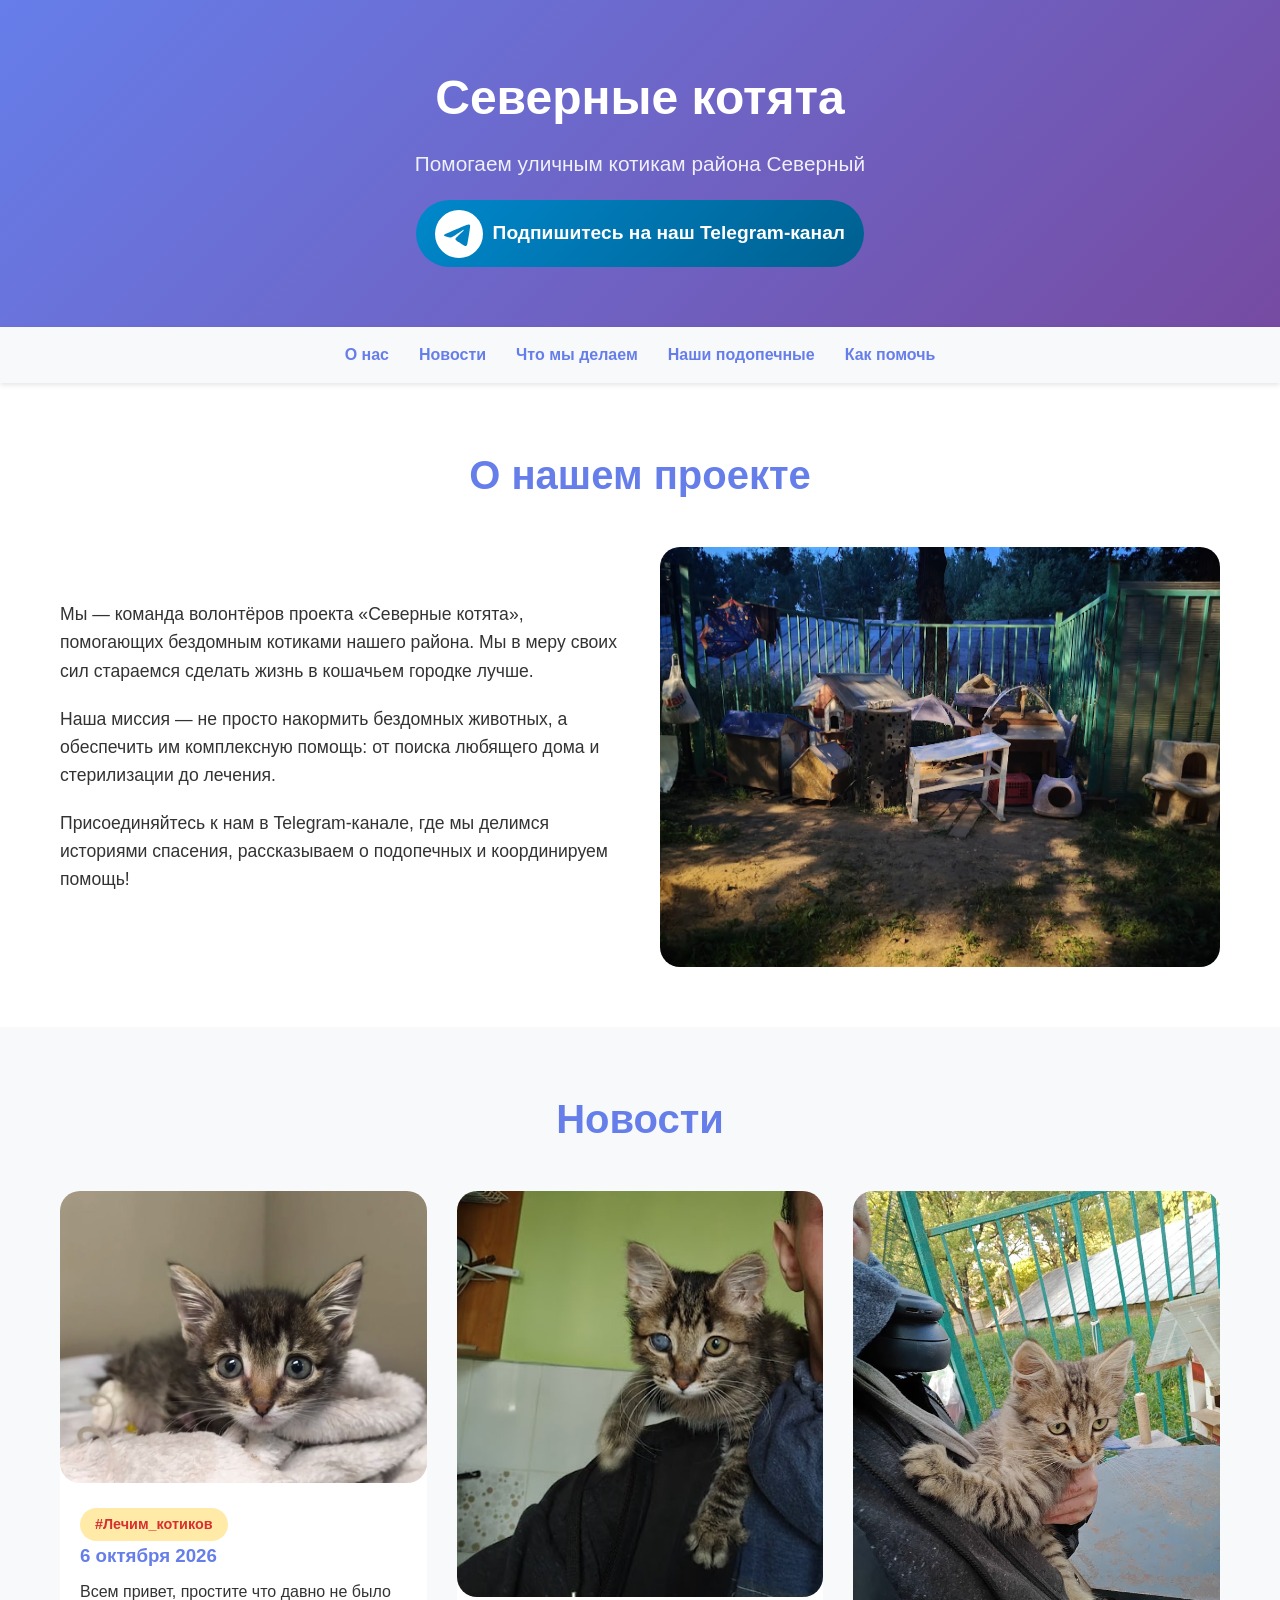
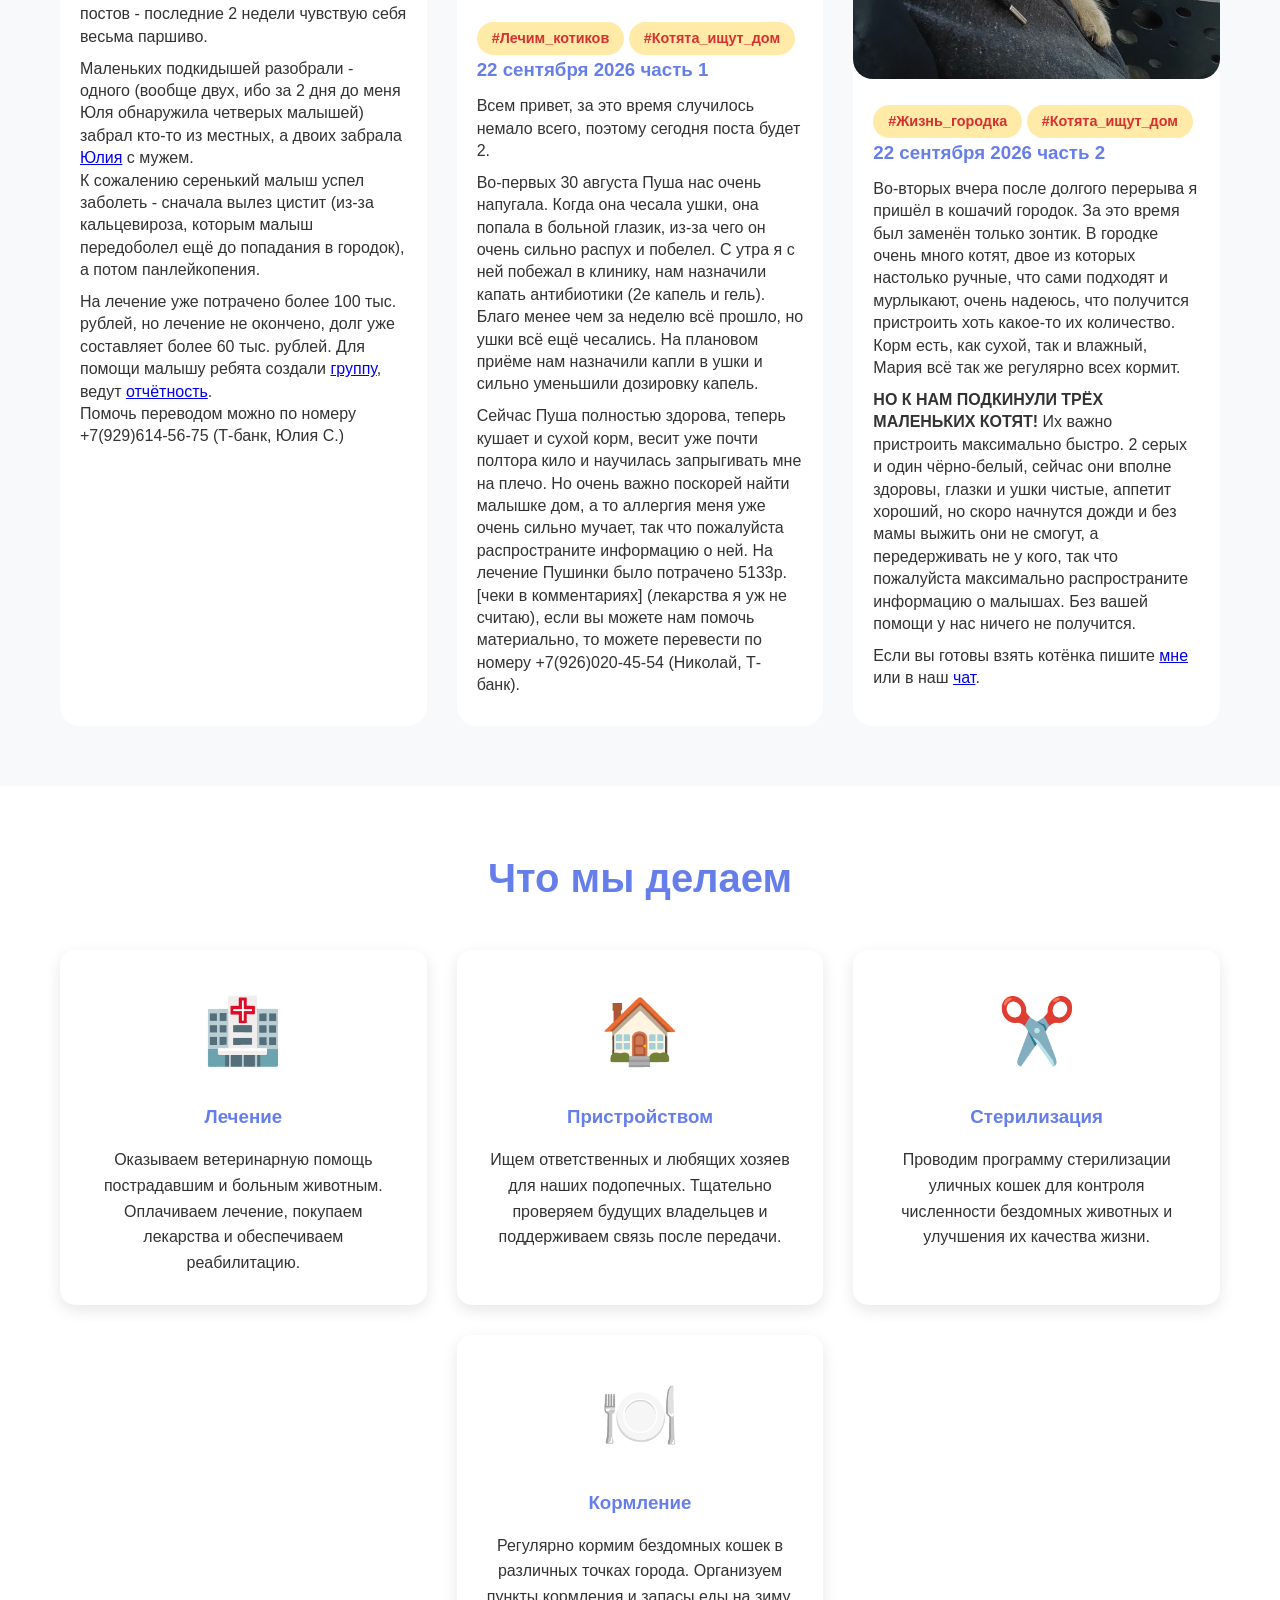
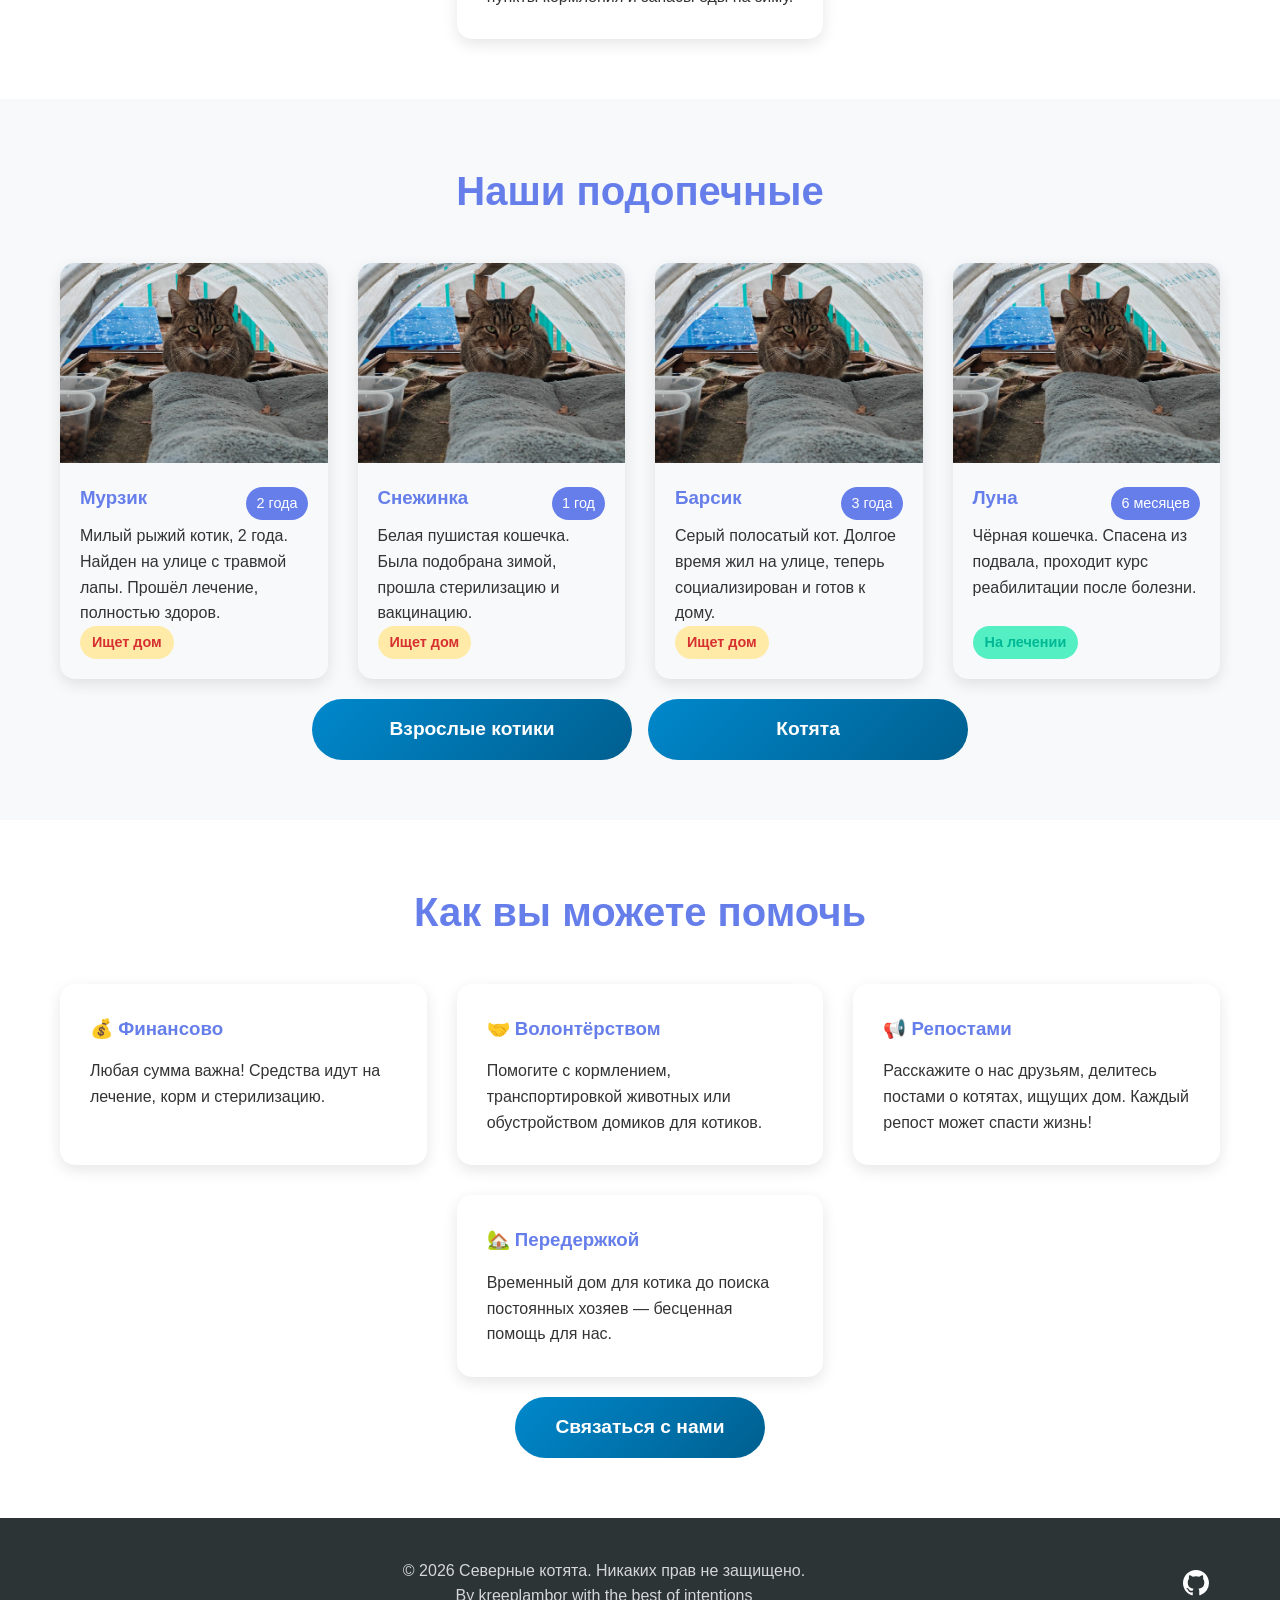
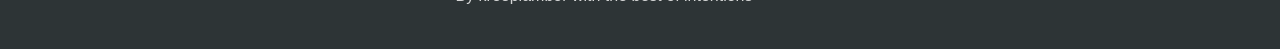
==== commit a8716b23: "Больше стиля!!!" ====
--- a/index.html
+++ b/index.html
@@ -252,13 +252,12 @@
             <div class="help-options">
                 <div class="help-option">
                     <h3>💰 Финансово</h3>
-                    <p>Любая сумма важна! Средства идут на лечение, корм, стерилизацию и содержание передержек.</p>
+                    <p>Любая сумма важна! Средства идут на лечение, корм и стерилизацию.</p>
                     <!-- p><strong>Реквизиты:</strong><br>Карта: XXXX XXXX XXXX XXXX<br>Телефон: +7 (XXX) XXX-XX-XX</p -->
                 </div>
                 <div class="help-option">
                     <h3>🤝 Волонтёрством</h3>
-                    <p>Помогите с выгулом, кормлением, транспортировкой животных или организацией мероприятий.</p>
-                    <p>Напишите нам в Telegram!</p>
+                    <p>Помогите с кормлением, транспортировкой животных или обустройством домиков для котиков.</p>
                 </div>
                 <div class="help-option">
                     <h3>📢 Репостами</h3>
--- a/styles.css
+++ b/styles.css
@@ -103,13 +103,20 @@
 
 /* Новости */
 #news {
-    background: #f8f9fa;
+    background:#f8f9fa;
 }
 
 .news-grid {
     display: grid;
     grid-template-columns: repeat(auto-fit, minmax(300px, 1fr));
     gap: 30px;
+}
+
+.news-item {
+    --image-corner-radius: 20px;
+    background:white;
+    border-radius: var(--image-corner-radius);
+    padding: 20px;
 }
 
 .news-item > a {
@@ -138,12 +145,12 @@
 }
 
 .news-image-carousel {
-    --image-corner-radius: 20px;
+    --image-corner-radius: inherit;
     --carousel-slide-duration: 350ms;
     position: relative;
-    width: 100%;
+    width: calc(100% + 40px);
     overflow: hidden;
-    margin-bottom: 15px;
+    margin: -20px -20px 15px;
     touch-action: pan-y;
     transition: height 350ms ease;
 }
@@ -266,7 +273,7 @@
 
 /* Деятельность */
 #activities {
-    background: #f8f9fa;
+    background: white;
 }
 
 .activities-grid {
@@ -300,7 +307,7 @@
 
 /* Наши подопечные */
 #cats {
-    background: white;
+    background: #f8f9fa;
 }
 
 .cats-grid {
@@ -386,7 +393,7 @@
 
 /* Помощь */
 #help {
-    background: #f8f9fa;
+    background: white;
 }
 
 .help-options {
